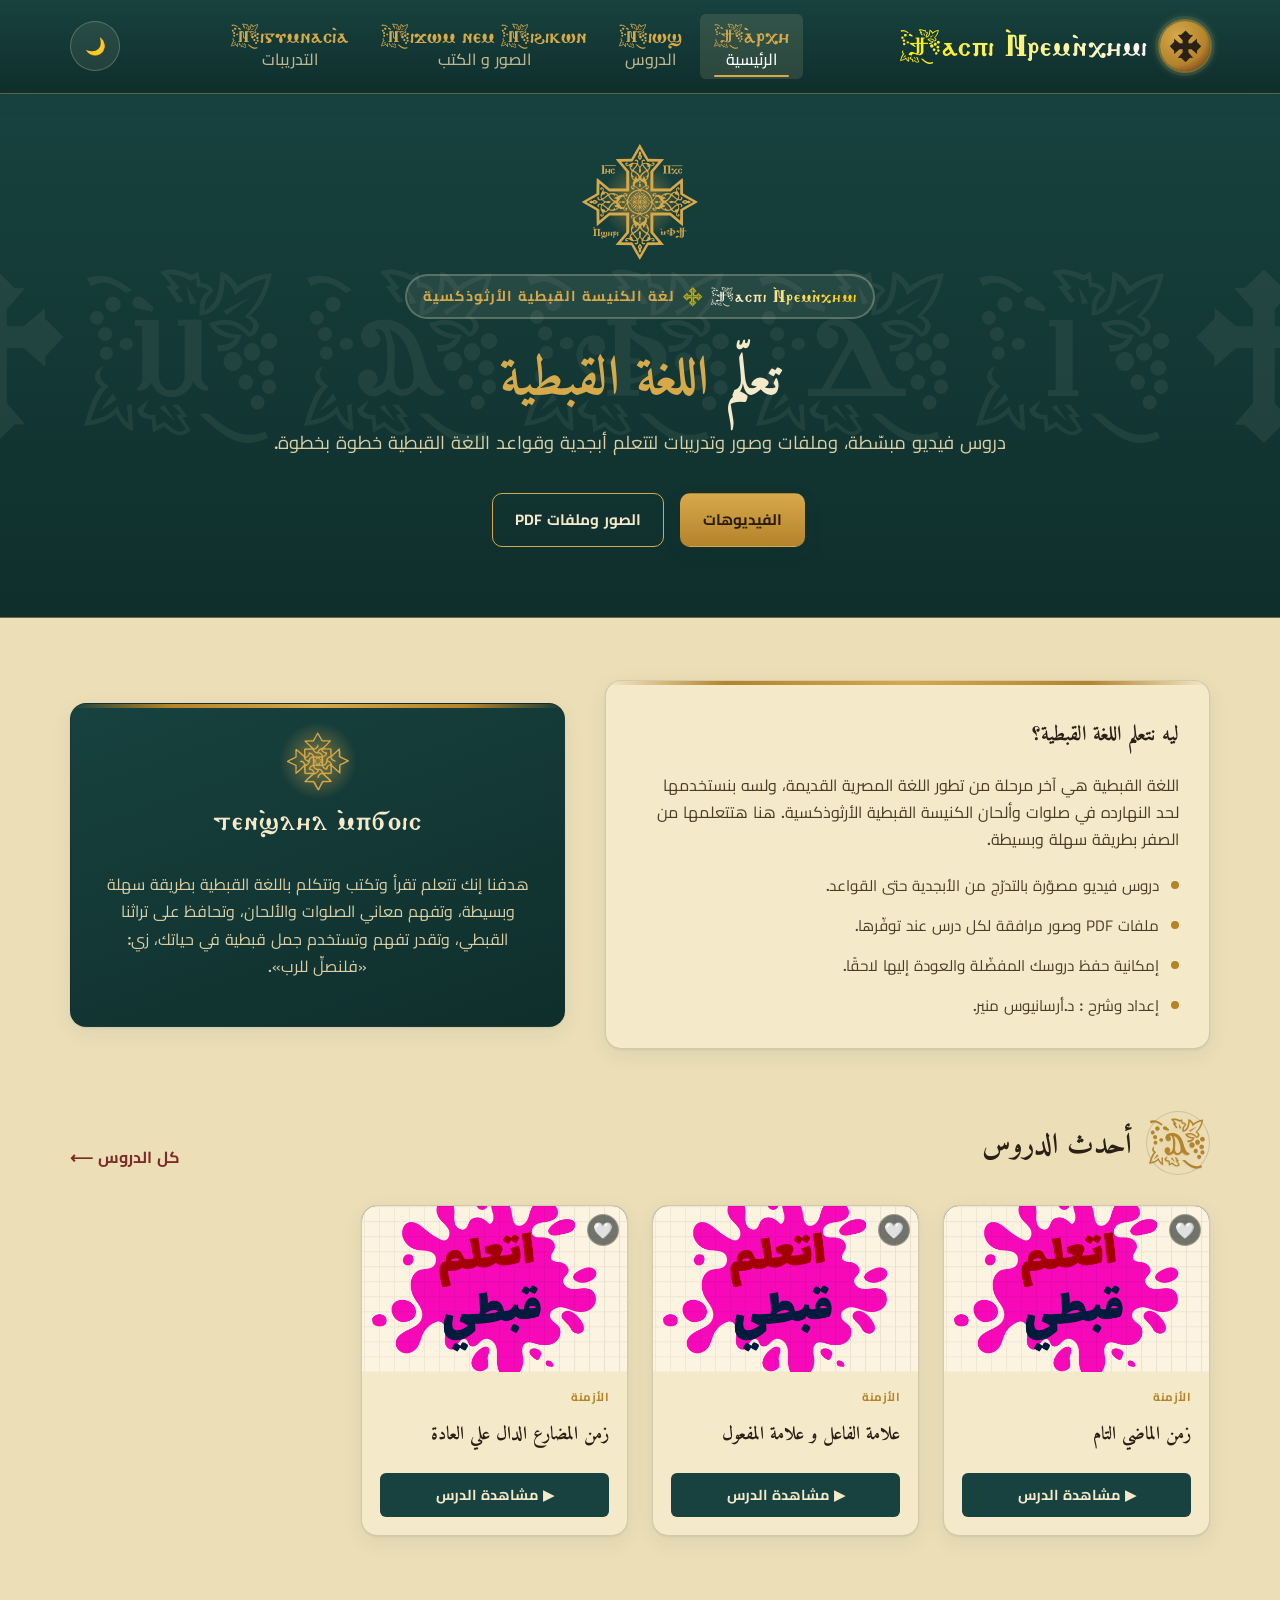
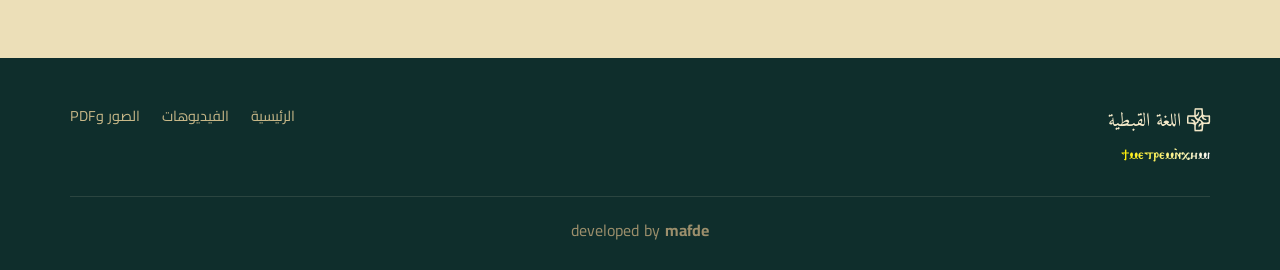
==== index.html @ 37fba194 "Update index.html" ====
<!DOCTYPE html>
<html lang="ar" dir="rtl">
<head>
<meta charset="UTF-8">
<script>(function(){try{var t=localStorage.getItem("coptic-academy-theme");if(!t){t=(window.matchMedia&&window.matchMedia("(prefers-color-scheme: dark)").matches)?"dark":"light";}if(t==="dark")document.documentElement.classList.add("dark");}catch(e){}})();</script>
<meta name="viewport" content="width=device-width, initial-scale=1.0">
<title>Learn Coptic</title>
<link rel="stylesheet" href="css/style.css">
</head>

<body data-page="home">


<header class="site-header">
  <div class="nav-wrap">
    <a class="brand" href="index.html">
      <span class="brand-mark"><span class="cross">ⳉ</span></span>
      <span class="brand-text">  <small class="coptic-cap">Ϯ̣ⲁⲥⲡⲓ Ⲛ̀ⲣⲉⲙⲛ̀ⲭⲏⲙⲓ</small></span>
    </a>
    <nav class="main-nav" id="mainNav">
       <a href="index.html" data-page="home"><span class="nav-cop">Ϯ̣ⲁ̀ⲣⲭⲏ</span><span class="nav-ar">الرئيسية</span></a>
      <a href="videos.html" data-page="videos"><span class="nav-cop">Ⲛ̣ⲓⲱϣ</span><span class="nav-ar">الدروس</span></a>
      <a href="resources.html" data-page="resources"><span class="nav-cop">Ⲛ̣ⲓϫⲱⲙ ⲛⲉⲙ ⲛ̣ⲓϩⲓⲕⲱⲛ</span><span class="nav-ar">الصور و الكتب</span></a>
                  <a href="tamarin-list.html" data-page="tamarin"><span class="nav-cop">Ⲛ̣ⲓⲅⲩⲙⲛⲁⲥⲓ̀ⲁ</span><span class="nav-ar"> التدريبات</span></a>
    </nav>
    <div class="header-actions">
      <button class="icon-btn" id="themeToggle" title="الوضع الليلي" aria-label="تبديل الوضع الليلي">🌙</button>
      <button class="nav-toggle" id="navToggle" aria-label="فتح القائمة">☰</button>
    </div>
  </div>
</header>

<section class="hero">
  <div class="hero-glyphs">ⳈⲘ̣ⲁ̣ⲫ̣Ⲇ̣Ⲓ̣Ⳉ</div>
  <div class="hero-inner">
    <div class="hero-cross">⳩</div>
    <span class="eyebrow"><span class="tag coptic-cap1">Ϯ̣ⲁⲥⲡⲓ Ⲛ̀ⲣⲉⲙⲛ̀ⲭⲏⲙⲓ</span>  <span class="cross1"> ⳹ </span>لغة الكنيسة القبطية الأرثوذكسية</span>
    <h1>تعلّم <span>اللغة القبطية</span><br></h1>
    <p class="lead">دروس فيديو مبسّطة، وملفات وصور وتدريبات لتتعلم أبجدية وقواعد اللغة القبطية خطوة بخطوة.</p>
    <div class="hero-ctas">
      <a class="btn btn-gold" href="videos.html"> الفيديوهات</a>
      <a class="btn btn-outline" href="resources.html" style="color:#F4E9C9;border-color:#D6A94A;"> الصور وملفات PDF</a>
      <br><br>
    </div>
  </div>
</section>

<main>
  <section class="section">
    <div class="container">
      <div class="about-grid">
        <div class="about-card">
          <h3>ليه نتعلم اللغة القبطية؟</h3>
          <p style="color:var(--ink-soft)">اللغة القبطية هي آخر مرحلة من تطور اللغة المصرية القديمة، ولسه بنستخدمها لحد النهارده في صلوات وألحان الكنيسة القبطية الأرثوذكسية. هنا هتتعلمها من الصفر بطريقة سهلة وبسيطة.</p>
          <ul class="feature-list">
            <li><span class="dot"></span> دروس فيديو مصوّرة بالتدرّج من الأبجدية حتى القواعد.</li>
            <li><span class="dot"></span> ملفات PDF وصور مرافقة لكل درس عند توفّرها.</li>
            <li><span class="dot"></span> إمكانية حفظ دروسك المفضّلة والعودة إليها لاحقًا.</li>
            <li><span class="dot"></span> إعداد وشرح : د.أرسانيوس منير.</li>
          </ul>
        </div>
        <div class="about-card" style="background:linear-gradient(160deg, var(--nile), var(--nile-2)); color:#F4E9C9; text-align:center;">
          <div class="hero-cross1" style="margin-bottom:14px">⳾</div>
          <h3 style="color:#F4E9C9; font-family:var(--font-coptic); font-size:1.7rem; font-weight:400; letter-spacing:1px;">ⲧⲉⲛϣ̀ⲗⲏⲗ ⲙ̀ⲡϭⲟⲓⲥ</h3>
<p style="color:#DCCFA3">
  هدفنا إنك تتعلم تقرأ وتكتب وتتكلم باللغة القبطية بطريقة سهلة وبسيطة، وتفهم معاني الصلوات والألحان، وتحافظ على تراثنا القبطي، وتقدر تفهم وتستخدم جمل قبطية في حياتك، زي: «فلنصلِّ للرب».
</p>
        </div>
      </div>
    </div>
  </section>

  <section class="section" style="padding-top:0">
    <div class="container">
      <div class="section-head">
        <div class="illum-title">
          <span class="illum-letter">Ⲁ̣</span>
          <div><h2>أحدث الدروس</h2></div>
        </div>
        <a class="section-link" href="videos.html">كل الدروس ⟵</a>
      </div>
      <div class="card-grid" id="latestLessons"></div>
    </div>
  </section>
</main>

<button class="scroll_up">
    <img src="images/arrow-up.png">
</button>

<footer class="site-footer">
  <div class="container">
    <div class="footer-grid">
      <div class="footer-brand">⁖ اللغة القبطية<br><span class="coptic-cap" style="font-size:.9rem; color:var(--gold-bright);">ϯⲙⲉⲧⲣⲉⲙⲛ̀ⲭⲏⲙⲓ</span></div>
      <nav class="footer-links">
        <a href="index.html">الرئيسية</a>
        <a href="videos.html">الفيديوهات</a>
        <a href="resources.html">الصور وPDF</a>
      </nav>
    </div>
    <div class="footer-note">developed by <strong>mafde</strong></div>
  </div>
</footer>

<script src="js/data.js"></script>
<script src="js/app.js"></script>
<script src="js/function.js"></script>
<script src="js/videos.js"></script>
</body>
</html>
---- css/style.css ----
@import url('https://fonts.googleapis.com/css2?family=Amiri:wght@400;700&family=Cairo:wght@400;500;600;700;800&display=swap');



@font-face{
  font-family: 'CS Ava Veni';
  src: url('../fonts/CS-Ava-Veni.woff2') format('woff2'),
       url('../fonts/CS-Ava-Veni.woff') format('woff'),
       url('../fonts/CS-Ava-Veni.ttf') format('truetype');
  font-weight: 400;
  font-style: normal;
  font-display: swap;
}

:root{
  --papyrus:        #ECDFB8;
  --papyrus-2:       #E2D2A3;
  --card:            #F4E9C9;
  --ink:             #2A2015;
  --ink-soft:        #4B3C28;
  --nile:            #17423F;
  --nile-2:          #0F2E2C;
  --nile-text:       #17423F;
  --gold:            #B4832A;
  --gold-bright:     #D6A94A;
  --oxblood:         #7C2C28;
  --oxblood-2:       #5E1F1C;
  --line:            rgba(42,32,21,.16);

  --radius-s: 6px;
  --radius-m: 10px;
  --radius-l: 16px;

  --shadow-1: 0 1px 2px rgba(23,66,63,.08), 0 6px 20px rgba(23,66,63,.08);
  --shadow-2: 0 4px 10px rgba(23,66,63,.12), 0 14px 34px rgba(23,66,63,.14);

  --font-display: 'CS Ava Veni', 'Amiri', 'Times New Roman', serif;
  --font-body: 'CS Ava Veni', 'Cairo', 'Tahoma', sans-serif;
  --font-coptic: 'CS Ava Veni', 'Amiri', serif;

  --halo: radial-gradient(circle, rgba(214,169,74,.55) 0%, rgba(214,169,74,0) 70%);
  --gold-line: linear-gradient(90deg, transparent, var(--gold) 20%, var(--gold-bright) 50%, var(--gold) 80%, transparent);

  color-scheme: light;
}

html.dark{
  --papyrus:  #12201E;
  --papyrus-2:#0D1917;
  --card:     #172825;
  --ink:      #EAE0C4;
  --ink-soft: #C9BE9E;
  --nile-text:#6FD6C7;
  --gold:     #D6A94A;
  --gold-bright:#EFCB78;
  --oxblood:  #C15850;
  --oxblood-2:#9A413B;
  --line:     rgba(234,224,196,.14);
  color-scheme: dark;
}

*{ box-sizing: border-box; }
html{ scroll-behavior: smooth; }

body{
  margin:0;
  font-family: var(--font-body);
  background: var(--papyrus);
  color: var(--ink);
  direction: rtl;
  text-align: right;
  line-height:1.7;
  transition: background .35s ease, color .35s ease;
  background-image:
    radial-gradient(1200px 600px at 15% -10%, rgba(180,131,42,.07), transparent 60%),
    radial-gradient(900px 500px at 110% 10%, rgba(23,66,63,.06), transparent 55%);
}

img{ max-width:100%; display:block; }
a{ color:inherit; text-decoration:none; }
button{ font-family:inherit; cursor:pointer; }

@media (prefers-reduced-motion: reduce){
  *{ animation-duration:.001ms !important; animation-iteration-count:1 !important; transition-duration:.001ms !important; scroll-behavior:auto !important; }
}

/* ---------- شريط التنقل ---------- */
.site-header{
  position: sticky; top:0; z-index: 40;
  background: linear-gradient(180deg, var(--nile), var(--nile-2));
  color:#F4E9C9;
  box-shadow: var(--shadow-1);
  border-bottom: 1px solid rgba(214,169,74,.35);
}
.coptic-cap{ font-family: var(--font-coptic); font-weight:400; 
background: linear-gradient(to right, #ffee00, #f8f6f6);
-webkit-background-clip: text;
-webkit-text-fill-color: transparent;
}
.nav-wrap{
  max-width:1180px; margin:0 auto; padding: 14px 20px;
  display:flex; align-items:center; justify-content:space-between; gap:16px;
}
.brand{ display:flex; align-items:center; gap:12px; font-family:var(--font-display); }
.brand-mark{
  position:relative; width:50px; height:50px; border-radius:50%;
  background: radial-gradient(circle at 35% 30%, var(--gold-bright), var(--gold) 60%, var(--oxblood-2) 100%);
  display:flex; align-items:center; justify-content:center;
  font-size:25px; color:#2A2015; font-weight:700; flex:none;
  box-shadow: 0 0 0 2px rgba(253, 190, 0, 0.3), 0 0 0 5px rgba(244,233,201,.08);
}
.brand-mark::before{
  content:""; position:absolute; inset:-10px; border-radius:50%;
  background: var(--halo); z-index:-1; opacity:.9;
}
.brand-mark .cross{ position:relative;  top:1px; }
.brand-text{ font-size: 1.5rem; font-weight:700; letter-spacing:.3px; }
.brand-text small{
  display:block; font-family: var(--font-body); font-size:1.8rem; font-weight:300; 
  opacity:1; letter-spacing:.6px; color: var(--gold-bright);
}

.main-nav{ display:flex; 
  align-items:center;
  text-align: center;
  justify-content: center;
  gap:4px; }
.main-nav a{
  padding:8px 14px; border-radius: var(--radius-s);
  font-size:.95rem; font-weight:600; color:#EAD9A8;
  position:relative; transition: background .2s, color .2s;
  display:flex; flex-direction:column; align-items:center; 
  gap:1px; line-height:1.3;
}
.main-nav a .nav-cop{ font-family: var(--font-coptic); font-size:1.3rem; color: var(--gold-bright); font-weight:400; }
.main-nav a .nav-ar{ font-size:1rem; font-weight:500; opacity:.8; }
.main-nav a:hover, .main-nav a.active{ background: rgba(245, 224, 163, 0.12); color:#fff; }
.main-nav a.active .nav-ar{ opacity:1; }
.main-nav a.active::after{
  content:""; position:absolute; right:14px; left:14px; bottom:2px; height:2px;
  background: var(--gold-bright); border-radius:2px;
}

.header-actions{ display:flex; align-items:center; gap:8px; }
.icon-btn{
  width:50px; height:50px; border-radius:50%;
  border:1px solid rgba(244,233,201,.25); background: rgba(244,233,201,.08);
  color:#F4E9C9; display:flex; align-items:center; justify-content:center;
  font-size:1.05rem; transition: transform .2s, background .2s;
}
.icon-btn:hover{ background: rgba(244,233,201,.2); transform: translateY(-1px); }

.nav-toggle{ display:none; }

/* ---------- الأزرار ---------- */
.btn{
  display:inline-flex; align-items:center; gap:8px;
  padding: 12px 22px; border-radius: var(--radius-m);
  font-weight:700; font-size:.95rem; border: 1px solid transparent;
  transition: transform .18s ease, box-shadow .18s ease, background .18s ease;
}
.btn:hover{ transform: translateY(-2px); }
.btn-gold{ background: linear-gradient(180deg, var(--gold-bright), var(--gold)); color:#2A1B0B; box-shadow: var(--shadow-1); }
.btn-gold:hover{ box-shadow: var(--shadow-2); }
.btn-outline{ background: transparent; border-color: var(--gold); color: var(--ink); }
.btn-outline:hover{ background: rgba(180,131,42,.1); }
.btn-oxblood{ background: linear-gradient(180deg, var(--oxblood), var(--oxblood-2)); color:#F4E9C9; }

/* ---------- هيرو الصفحة الرئيسية ---------- */
.hero{
  position:relative; overflow:hidden;
  padding: 84px 20px 70px;
  text-align:center;
  background: linear-gradient(180deg, var(--nile) 0%, var(--nile-2) 100%);
  color:#F4E9C9;
  border-bottom: 1px solid rgba(214,169,74,.4);
}
.hero-cross{
  position:relative; width:46px; height:46px; margin: 0 auto 50px;
  display:flex; align-items:center; justify-content:center;
  font-family: var(--font-display); font-size: 6rem; color: var(--gold-bright);
}
.hero-cross::before{
  content:""; position:absolute; inset:-16px; border-radius:50%;
  background: var(--halo);
}
.hero-cross1{
  position:relative; width:46px; height:46px; margin: 0 auto 50px;
  display:flex; align-items:center; justify-content:center;
  font-family: var(--font-display); font-size: 3rem; color: var(--gold-bright);
}
.hero-cross1::before{
  content:""; position:absolute; inset:-16px; border-radius:50%;
  background: var(--halo);
}
.hero-glyphs{
  position:absolute; inset:0; z-index:0; overflow:hidden;
  font-family: var(--font-coptic);
  font-size: 9rem; font-weight:400; color: rgba(244,233,201,.07);
  white-space:nowrap; 
  justify-content: center;  
  align-items: center; 
  display:flex; align-items:center;
  text-align: center;
  letter-spacing: 20px;
  pointer-events:none;
}
.hero-inner{ position:relative; z-index:1; max-width: 780px; margin:0 auto; }
.eyebrow{
  display:inline-flex; align-items:center; gap:8px;
  font-size:.9rem; font-weight:700; letter-spacing:1px;
  color: var(--gold-bright); background: rgba(244,233,201,.08);
  padding:7px 16px; border-radius: 999px; border:2px solid rgba(244,233,201,.25);
  margin-bottom: 22px;
    white-space: nowrap;

}

.coptic-cap1{ font-family: var(--font-coptic); font-weight:400; 
background: linear-gradient(to right, #f8f6f6, #ffcc00);
-webkit-background-clip: text;
-webkit-text-fill-color: transparent;
 font-size:1rem;
}

.cross1{
  color:gold;
  font-weight:200;
  font-size:1rem ;
}

.hero h1{
  font-family: var(--font-display); font-size: clamp(2.1rem, 5vw, 3.4rem);
  margin: 0 0 16px; font-weight:700; line-height:1.3;
}
.hero h1 span{ color: var(--gold-bright); }
.hero p.lead{ font-size: 1.15rem; color:#DCCFA3; margin: 0 0 34px; }
.hero-ctas{ display:flex; gap:16px; justify-content:center; flex-wrap:wrap; }

/* ---------- الحاوية العامة ---------- */
.container{ max-width:1180px; margin: 0 auto; padding: 0 20px; }
.section{ padding: 62px 0; }
.section-head{ display:flex; align-items:flex-end; justify-content:space-between; gap:20px; margin-bottom: 30px; flex-wrap:wrap; }

.illum-title{ display:flex; align-items:center; gap:14px; }
.illum-letter{
  position:relative; display:flex; align-items:center; justify-content:center;
  width:64px; height:64px; flex:none;
  font-family: var(--font-coptic); font-size: 2.6rem; line-height:1;
  color: var(--gold); font-weight:400;
  text-shadow: 0 1px 0 rgba(0,0,0,.08);
}
.illum-letter::before{
  content:""; position:absolute; inset:0; border-radius:50%;
  border: 1px solid var(--line);
  background: radial-gradient(circle, rgba(214,169,74,.16) 0%, transparent 72%);
  z-index:-1;
}
.illum-title h2{ margin:0; font-family: var(--font-display); font-size: 1.8rem; color: var(--ink); }
.illum-title p{ margin:2px 0 0; color: var(--ink-soft); font-size:.92rem; }

.section-link{ font-weight:700; color: var(--oxblood); border-bottom: 2px solid transparent; padding-bottom:2px; }
.section-link:hover{ border-color: var(--oxblood); }

/* ---------- عن الموقع ---------- */
.about-grid{ display:grid; grid-template-columns: 1.1fr .9fr; gap: 40px; align-items:center; }
.about-card{
  position:relative; background: var(--card); border:1px solid var(--line); border-radius: var(--radius-l);
  padding: 34px 30px 30px; box-shadow: var(--shadow-1); overflow:hidden;
}
.about-card::before{
  content:""; position:absolute; top:0; left:0; right:0; height:4px;
  background: var(--gold-line);
}
.about-card h3{ font-family:var(--font-display); font-size:1.3rem; margin-top:0; }
.feature-list{ list-style:none; margin:20px 0 0; padding:0; display:grid; gap:14px; }
.feature-list li{ display:flex; align-items:flex-start; gap:12px; font-size:.95rem; color: var(--ink-soft); }
.feature-list li .dot{
  flex:none; width:8px; height:8px; margin-top:8px; border-radius:50%;
  background: var(--gold);
}

/* ---------- بطاقات الدروس ---------- */
.card-grid{ display:grid; grid-template-columns: repeat(auto-fill, minmax(240px, 1fr)); gap: 24px; }
.lesson-card{
  background: var(--card); border-radius: var(--radius-l); overflow:hidden;
  border:1px solid var(--line); box-shadow: var(--shadow-1);
  transition: transform .22s ease, box-shadow .22s ease, border-color .22s ease;
  display:flex; flex-direction:column;
}
.lesson-card:hover{ transform: translateY(-5px); box-shadow: var(--shadow-2); border-color: var(--gold); }
.thumb-wrap{
  position:relative; aspect-ratio: 16/10; background: linear-gradient(135deg, var(--nile), var(--nile-2));
  overflow:hidden; box-shadow: inset 0 0 0 1px rgba(214,169,74,.5);
}
.thumb-wrap img{ width:100%; height:100%; object-fit:cover; }
.thumb-glyph{
  position:absolute; inset:0; display:flex; align-items:center; justify-content:center;
  font-family: var(--font-coptic); font-size: 3.6rem; color: rgba(244,233,201,.35);
}
.duration-badge{
  position:absolute; bottom:8px; left:8px; background: rgba(23,32,30,.75); color:#F4E9C9;
  font-size:.72rem; font-weight:700; padding:3px 8px; border-radius: 6px; letter-spacing:.4px;
}
.fav-btn{
  position:absolute; top:8px; right:8px; width:32px; height:32px; border-radius:50%;
  background: rgba(23,32,30,.6); border:1px solid rgba(244,233,201,.35); color:#F4E9C9;
  display:flex; align-items:center; justify-content:center; font-size:1rem; transition: background .2s, transform .2s;
}
.fav-btn:hover{ transform: scale(1.08); }
.fav-btn.active{ background: var(--oxblood); color:#fff; }

.lesson-body{ padding: 16px 18px 18px; display:flex; flex-direction:column; gap:10px; flex:1; }
.lesson-num{ font-size:.72rem; font-weight:700; color: var(--gold); letter-spacing:.5px; }
.lesson-title{ font-family: var(--font-display); font-size:1.15rem; margin:0; color: var(--ink); }
.lesson-desc{ font-size:.85rem; color: var(--ink-soft); margin:0; flex:1; }
.lesson-meta{ display:flex; align-items:center; gap:10px; font-size:.78rem; color: var(--ink-soft); }
.watch-btn{
  margin-top:4px; display:flex; align-items:center; justify-content:center; gap:8px;
  padding:10px; border-radius: var(--radius-s); background: var(--nile); color:#F4E9C9;
  font-weight:700; font-size:.9rem; transition: background .2s;
}
.watch-btn:hover{ background: var(--nile-2); }

/* ---------- البحث ---------- */
.search-bar{
  display:flex; align-items:center; gap:10px; background: var(--card);
  width: 100%;
  border:1px solid var(--line); border-radius: var(--radius-m); padding: 4px 6px 4px 16px;
   box-shadow: var(--shadow-1);
      transition: all .3s ease;
}

.search-bar:hover{
    border-color: #DCCFA3;
}

.search-bar:focus-within{
    border-color: #ffc400;
    box-shadow: 0 0 0 4px rgba(255, 225, 126, 0.15);
}

.search-bar input{
  flex:1; border:0; background:transparent; padding:12px 4px; font-family:inherit;
  font-size:.95rem; color: var(--ink); outline:none;
}
.search-bar .search-icon{ color: var(--gold); font-size:1.1rem; }

.filter-row{ display:flex; flex-wrap:wrap; gap:10px; margin: 22px 0 30px; }
.chip{
  padding:8px 16px; border-radius:999px; border:1px solid var(--line); background: var(--card);
  font-size:.85rem; font-weight:600; color: var(--ink-soft); transition: all .2s;
}
.chip.active, .chip:hover{ background: var(--nile); color:#F4E9C9; border-color: var(--nile); }

.empty-state{
  text-align:center; padding: 60px 20px; color: var(--ink-soft);
}
.empty-state .glyph{ font-family:var(--font-display); font-size:3rem; color: var(--gold); }
.empty-state h3{ font-family: var(--font-display); color: var(--ink); margin:10px 0 6px; }

/* ---------- صفحة الدرس ---------- */
.back-link{ display:inline-flex; align-items:center; gap:8px; font-weight:700; color: var(--oxblood); margin: 26px 0 8px; }
.back-link:hover{ text-decoration: underline; }

.lesson-hero{ padding-top: 10px; }
.lesson-hero .lesson-num{ font-size:.85rem; }
.lesson-hero h1{ font-family: var(--font-display); font-size: clamp(1.7rem, 3.6vw, 2.5rem); margin: 6px 0 18px; color: var(--ink); }

.video-frame{
  position:relative; width:100%; aspect-ratio:16/9; background: var(--nile-2);
  border-radius: var(--radius-l); overflow:hidden; box-shadow: var(--shadow-2);
  display:flex; align-items:center; justify-content:center; color:#DCCFA3;
}
.video-frame video{ width:100%; height:100%; object-fit:contain; background:#000; }
.video-actions{ display:flex; justify-content:flex-end; margin-top:14px; }
.video-placeholder{ text-align:center; padding:20px; }
.video-placeholder .glyph{ font-family:var(--font-display); font-size:3rem; color: var(--gold-bright); }

.divider-braid{
  position:relative; height:1px; margin: 56px 0;
  background: var(--gold-line);
}
.divider-braid::after{
  content:"✝"; position:absolute; top:50%; right:50%; transform: translate(50%,-50%);
  width:34px; height:34px; border-radius:50%;
  background: var(--card);
  border: 1px solid var(--gold);
  color: var(--gold);
  font-size:.95rem; display:flex; align-items:center; justify-content:center;
  box-shadow: 0 0 0 4px var(--papyrus);
}

.lesson-explain{ max-width: 760px; }
.lesson-explain p{ color: var(--ink-soft); font-size:1.02rem; }

.resource-block{ margin-top: 20px; }
.pdf-list{ display:grid; gap:12px; margin-top:16px; }
.pdf-item{
  display:flex; align-items:center; gap:14px; padding:14px 16px;
  background: var(--card); border:1px solid var(--line); border-radius: var(--radius-m);
  transition: border-color .2s, transform .2s;
}
.pdf-item:hover{ border-color: var(--gold); transform: translateX(-3px); }
html[dir="rtl"] .pdf-item:hover{ transform: translateX(3px); }
.pdf-icon{
  width:42px; height:42px; border-radius: var(--radius-s); background: var(--oxblood); color:#F4E9C9;
  display:flex; align-items:center; justify-content:center; font-size:1.2rem; flex:none;
}
.pdf-info{ flex:1; min-width:0; }
.pdf-info strong{ display:block; font-size:.95rem; }
.pdf-info span{ font-size:.78rem; color: var(--ink-soft); }
.pdf-dl{ font-weight:700; color: var(--nile-text); font-size:.85rem; white-space:nowrap; }

.gallery-grid{ display:grid; grid-template-columns: repeat(auto-fill, minmax(150px,1fr)); gap:14px; margin-top:16px; }
.gallery-grid img{
  width:100%; aspect-ratio:1; object-fit:cover; border-radius: var(--radius-m);
  border:1px solid var(--line); cursor:zoom-in; transition: transform .2s, box-shadow .2s;
}
.gallery-grid img:hover{ transform: scale(1.03); box-shadow: var(--shadow-2); }

.lesson-pager{
  display:flex; justify-content:space-between; gap:16px; margin: 50px 0 20px; flex-wrap:wrap;
}
.pager-btn{
  flex:1; min-width:200px; display:flex; align-items:center; gap:12px; padding:16px 18px;
  background: var(--card); border:1px solid var(--line); border-radius: var(--radius-m);
  transition: border-color .2s, transform .2s;
}
.pager-btn:hover{ border-color: var(--gold); transform: translateY(-2px); }
.pager-btn .lbl{ font-size:.72rem; color: var(--ink-soft); font-weight:700; }
.pager-btn .ttl{ font-family: var(--font-display); font-size:1rem; }
.pager-btn.next{ text-align:left; justify-content:flex-end; }
.pager-btn.disabled{ opacity:.35; pointer-events:none; }

/* ---------- Lightbox ---------- */
.lightbox{
  position:fixed; inset:0; background: rgba(15,22,20,.92); z-index:100;
  display:none; align-items:center; justify-content:center; padding: 40px 20px;
}
.lightbox.open{ display:flex; }
.lightbox img{ max-width: min(900px, 92vw); max-height: 80vh; border-radius: var(--radius-m); box-shadow: 0 20px 60px rgba(0,0,0,.5); }
.lightbox-close, .lightbox-dl{
  position:absolute; top:20px; width:42px; height:42px; border-radius:50%;
  background: rgba(244,233,201,.12); border:1px solid rgba(244,233,201,.3); color:#F4E9C9;
  display:flex; align-items:center; justify-content:center; font-size:1.1rem;
}
.lightbox-close{ left:20px; }
.lightbox-dl{ left:74px; }

/* ---------- صفحة المصادر ---------- */
.res-tabs{ display:flex; gap:10px; margin-bottom: 30px; }
.res-tab{
  padding:10px 22px; border-radius: var(--radius-m); font-weight:700; font-size:.95rem;
  background: var(--card); border:1px solid var(--line); color: var(--ink-soft);
}
.res-tab.active{ background: var(--nile); color:#F4E9C9; border-color: var(--nile); }

.book-grid{ display:grid; grid-template-columns: repeat(auto-fill, minmax(220px,1fr)); gap:22px; }
.book-card{
  position:relative; background: var(--card); border:1px solid var(--line); border-radius: var(--radius-l);
  padding: 26px 22px 22px; text-align:center; box-shadow: var(--shadow-1); transition: transform .2s, box-shadow .2s;
  overflow:hidden;
}
.book-card::before{
  content:""; position:absolute; top:0; left:0; right:0; height:3px;
  background: var(--gold-line);
}
.book-card:hover{ transform: translateY(-4px); box-shadow: var(--shadow-2); }
.book-cover{
  width:74px; height:96px; margin: 0 auto 16px; border-radius: 4px 10px 10px 4px;
  background: linear-gradient(160deg, var(--oxblood), var(--oxblood-2));
  display:flex; align-items:center; justify-content:center; color: var(--gold-bright);
  font-size:1.6rem; box-shadow: 3px 3px 0 rgba(0,0,0,.08);
}
.book-card h3{ font-family: var(--font-display); font-size:1.05rem; margin: 0 0 4px; }
.book-card p{ font-size:.82rem; color: var(--ink-soft); margin:0 0 16px; }

/* ---------- تذييل ---------- */
.site-footer{ background: var(--nile-2); color:#DCCFA3; padding: 46px 0 26px; margin-top: 60px; }
.footer-grid{ display:flex; justify-content:space-between; gap:30px; flex-wrap:wrap; }
.footer-brand{ font-family:var(--font-display); font-size:1.2rem; color:#F4E9C9; }
.footer-links{ display:flex; gap:22px; flex-wrap:wrap; }
.footer-links a{ font-size:.9rem; color:#C8B888; }
.footer-links a:hover{ color:#F4E9C9; }
.footer-note{ margin-top: 26px; padding-top:20px; border-top:1px solid rgba(244,233,201,.12); font-size:1rem; color:#9C8F6C; text-align:center; }

/* ---------- استجابة الهاتف ---------- */
@media (max-width: 860px){


.eyebrow{
  font-size:.7rem; 
  transform: translateX(6px);
}

.coptic-cap1{ 
 font-size:1rem;
}

  .brand-text small{
  display:block; font-family: var(--font-body); font-size:1.3rem; font-weight:300; 
  opacity:1; letter-spacing:.6px; color: var(--gold-bright);
}
  .about-grid{ grid-template-columns: 1fr; }
  .nav-toggle{
    font-size: large;
    display:flex; width:50px; height:50px; align-items:center; justify-content:center;
    border-radius:20px; border:2px solid rgba(244,233,201,.25); background: rgba(244,233,201,.08); color:#f5e6b8;
  transition: .5s;
  }
  .main-nav{
    position:absolute; top:100%; right:0; left:0; background: var(--nile-2);
    flex-direction:column; align-items:stretch; 
    padding: 10px 16px; gap:2px;
    box-shadow: var(--shadow-2); display:none;
  }
  .main-nav.open{ display:flex;  }

.nav-toggle:hover,
.nav-toggle:focus-visible {
  color: #ffbf00;
  transform: translateY(-2px);
}

  .main-nav a{
    padding:12px 14px; flex-direction:row; justify-content:flex-start; gap:8px;
  }
  .main-nav a .nav-cop{ font-size:1.2rem; }
  .main-nav a .nav-ar{ font-size:1rem; opacity:.9; }
  .hero{ padding: 60px 16px 50px; }
  .hero-glyphs{ font-size:6rem; }
  .lesson-pager{ flex-direction:column; }
  .pager-btn.next{ justify-content:flex-start; text-align:right; }
}
.gallery-grid{
    display:grid;
    grid-template-columns:repeat(auto-fill,minmax(180px,1fr));
    gap:14px;
}

.gallery-item{
    border:1px solid var(--line);
    border-radius:var(--radius-m);
    overflow:hidden;
    background:var(--card);
}

.gallery-item img{
    width:100%;
    aspect-ratio:1;
    object-fit:cover;
}

.gallery-title{
    padding:10px;
    text-align:center;
    font-weight:700;
}





                /*--------------------------- scroll_up  ----------------------- */
.scroll_up{
    display: none;
    border: none;
    cursor: pointer;
    z-index: 9999;
    font-size: 20px;
position: fixed;
left: 0%;
bottom: 0%;
padding: 10px;
margin: 30px;
border-radius: 30%;
background-color:#cfb700;
box-shadow: 2px 2px 10px rgba(0,0,0,0.2);
transition: .5s;
}
.scroll_up img{
    width: 20px;
    height: 25px;
}
.scroll_up:hover{
      background: #edf034;
          transform: translateY(-5px);

}

.video-frame {
    width: 100%;
    margin: 20px 0;
}

.video-frame iframe,
.video-frame video {
    width: 100%;
    aspect-ratio: 16 / 9;
    height: auto;
    display: block;
    border: none;
    border-radius: 20px;
}
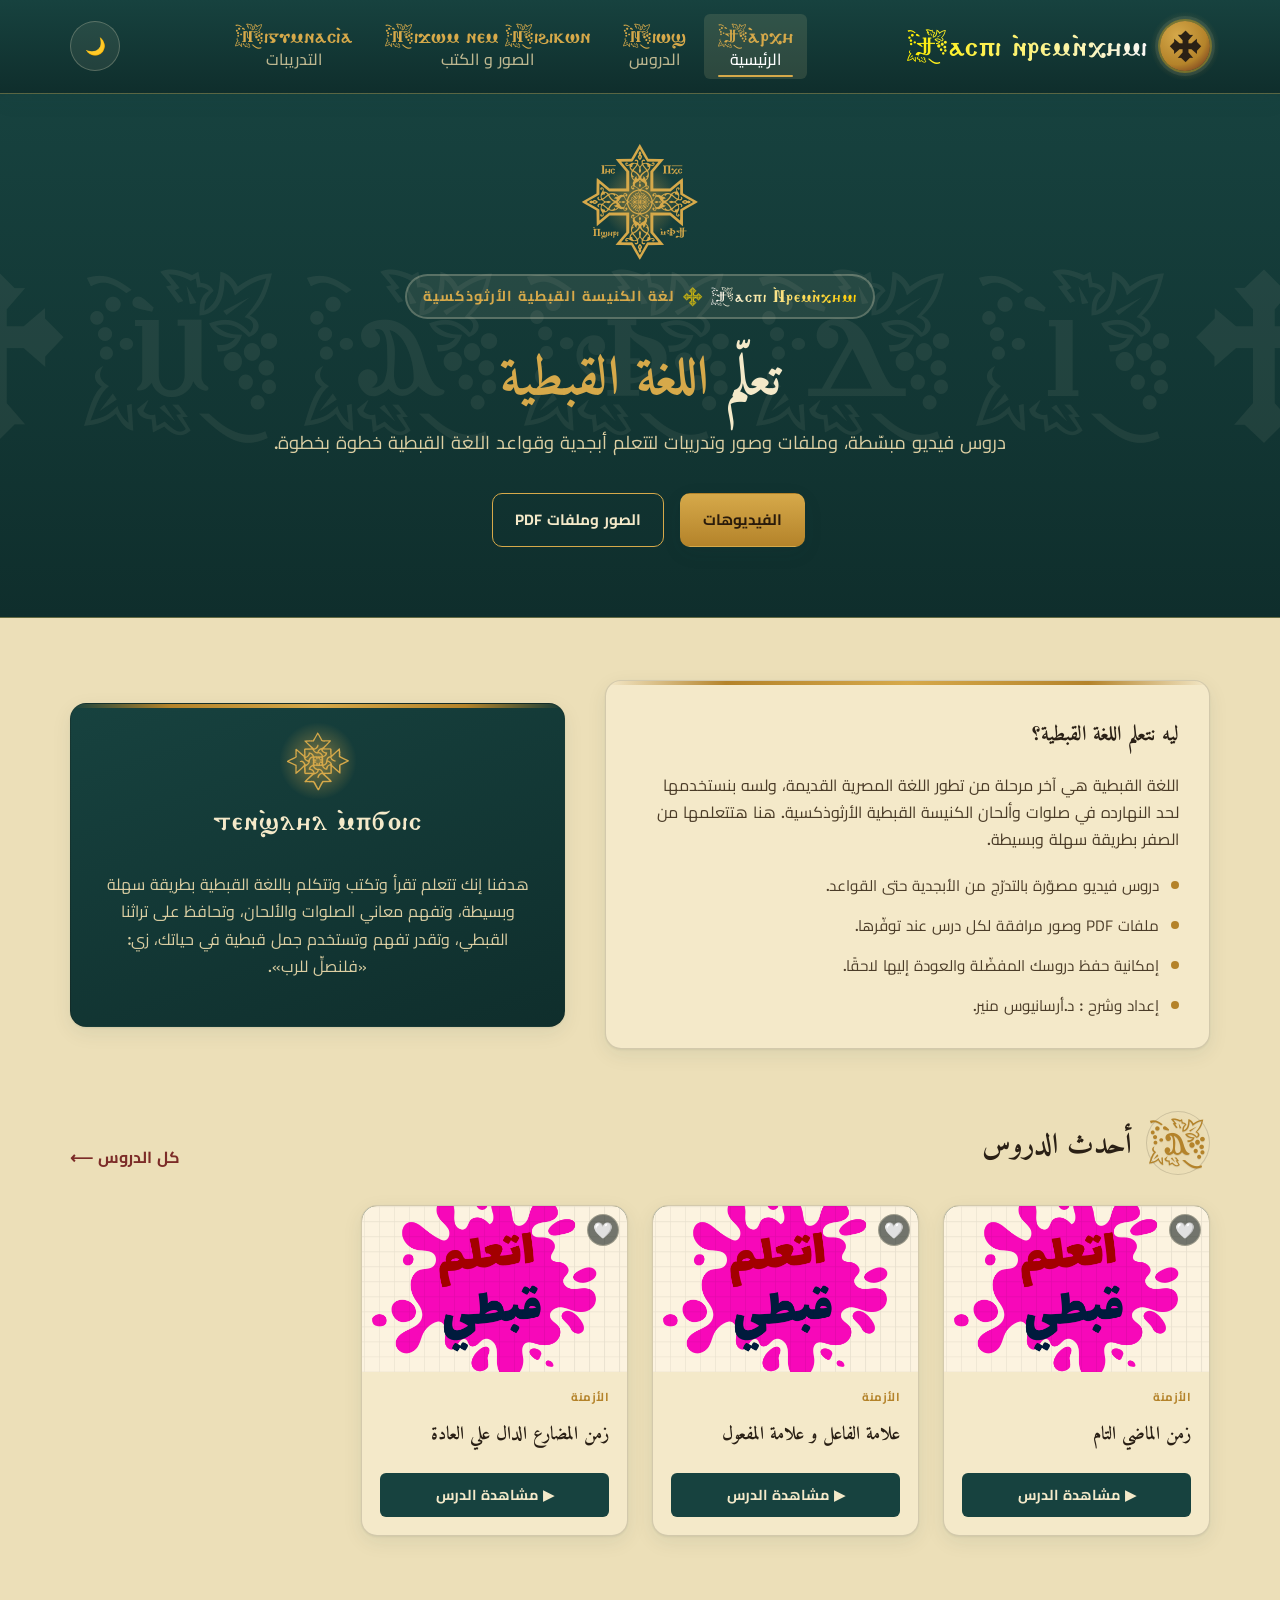
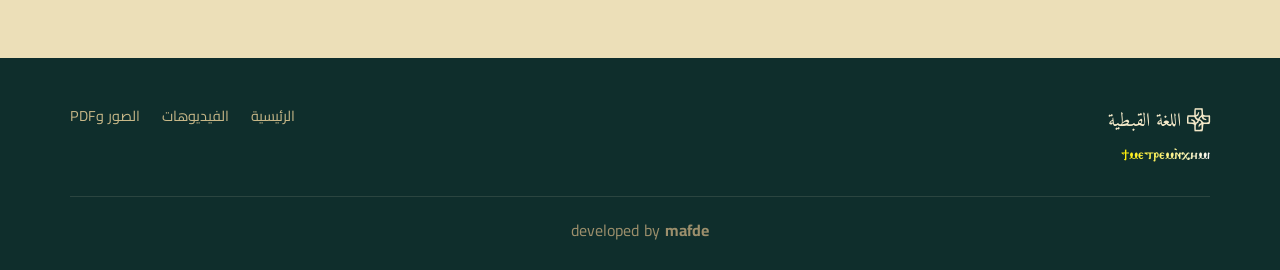
==== commit 15097ddc: "Update index.html" ====
--- a/index.html
+++ b/index.html
@@ -16,7 +16,7 @@
   <div class="nav-wrap">
     <a class="brand" href="index.html">
       <span class="brand-mark"><span class="cross">ⳉ</span></span>
-      <span class="brand-text">  <small class="coptic-cap">Ϯ̣ⲁⲥⲡⲓ Ⲛ̀ⲣⲉⲙⲛ̀ⲭⲏⲙⲓ</small></span>
+      <span class="brand-text">  <small class="coptic-cap">Ϯ̣ⲁⲥⲡⲓ ⲛ̀ⲣⲉⲙⲛ̀ⲭⲏⲙⲓ</small></span>
     </a>
     <nav class="main-nav" id="mainNav">
        <a href="index.html" data-page="home"><span class="nav-cop">Ϯ̣ⲁ̀ⲣⲭⲏ</span><span class="nav-ar">الرئيسية</span></a>
--- a/css/style.css
+++ b/css/style.css
@@ -486,6 +486,30 @@
 .footer-links a{ font-size:.9rem; color:#C8B888; }
 .footer-links a:hover{ color:#F4E9C9; }
 .footer-note{ margin-top: 26px; padding-top:20px; border-top:1px solid rgba(244,233,201,.12); font-size:1rem; color:#9C8F6C; text-align:center; }
+
+
+
+
+.exercise-list{ display:grid; gap:16px; margin-top: 26px; }
+
+.exercise-card{
+  display:flex; align-items:center; gap:16px; padding: 20px 22px;
+  background: var(--card); border:1px solid var(--line); border-radius: var(--radius-l);
+  box-shadow: var(--shadow-1); transition: transform .2s, box-shadow .2s, border-color .2s;
+}
+.exercise-card:hover{ transform: translateY(-3px); box-shadow: var(--shadow-2); border-color: var(--gold); }
+
+.exercise-num{
+  flex:none; width:46px; height:46px; border-radius:50%;
+  background: radial-gradient(circle at 35% 30%, var(--gold-bright), var(--gold) 70%);
+  color:#2A2015; font-weight:800; font-size:1.1rem;
+  display:flex; align-items:center; justify-content:center;
+}
+.exercise-info{ flex:1; min-width:0; }
+.exercise-info h3{ font-family: var(--font-display); margin:0 0 4px; font-size:1.15rem; }
+.exercise-info p{ margin:0; font-size:.88rem; color: var(--ink-soft); }
+.exercise-go{ flex:none; font-weight:700; color: var(--gold); font-size:1.3rem; }
+
 
 /* ---------- استجابة الهاتف ---------- */
 @media (max-width: 860px){
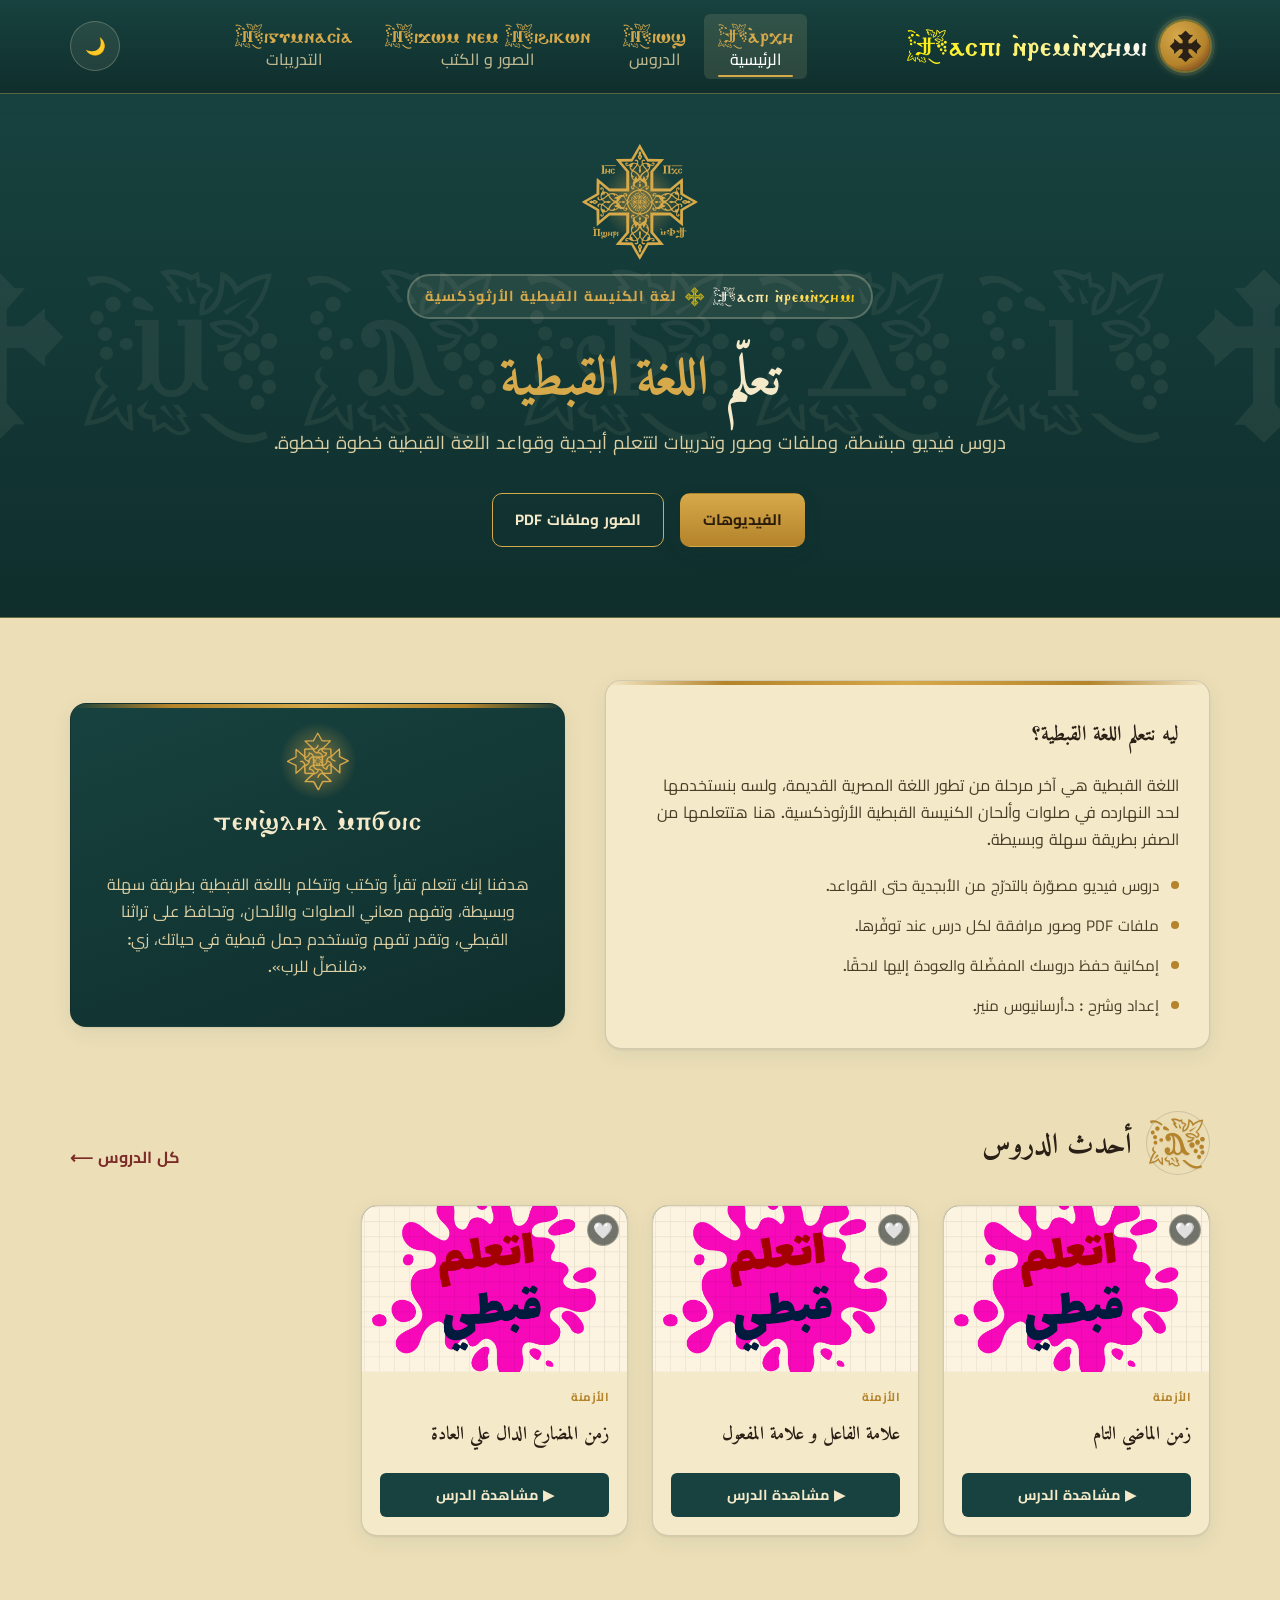
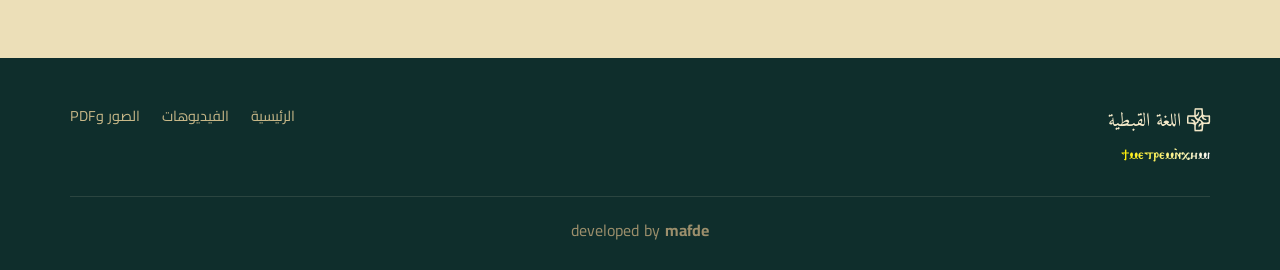
==== commit efdd5a3a: "Update index.html" ====
--- a/index.html
+++ b/index.html
@@ -35,7 +35,7 @@
   <div class="hero-glyphs">ⳈⲘ̣ⲁ̣ⲫ̣Ⲇ̣Ⲓ̣Ⳉ</div>
   <div class="hero-inner">
     <div class="hero-cross">⳩</div>
-    <span class="eyebrow"><span class="tag coptic-cap1">Ϯ̣ⲁⲥⲡⲓ Ⲛ̀ⲣⲉⲙⲛ̀ⲭⲏⲙⲓ</span>  <span class="cross1"> ⳹ </span>لغة الكنيسة القبطية الأرثوذكسية</span>
+    <span class="eyebrow"><span class="tag coptic-cap1">Ϯ̣ⲁⲥⲡⲓ ⲛ̀ⲣⲉⲙⲛ̀ⲭⲏⲙⲓ</span>  <span class="cross1"> ⳹ </span>لغة الكنيسة القبطية الأرثوذكسية</span>
     <h1>تعلّم <span>اللغة القبطية</span><br></h1>
     <p class="lead">دروس فيديو مبسّطة، وملفات وصور وتدريبات لتتعلم أبجدية وقواعد اللغة القبطية خطوة بخطوة.</p>
     <div class="hero-ctas">
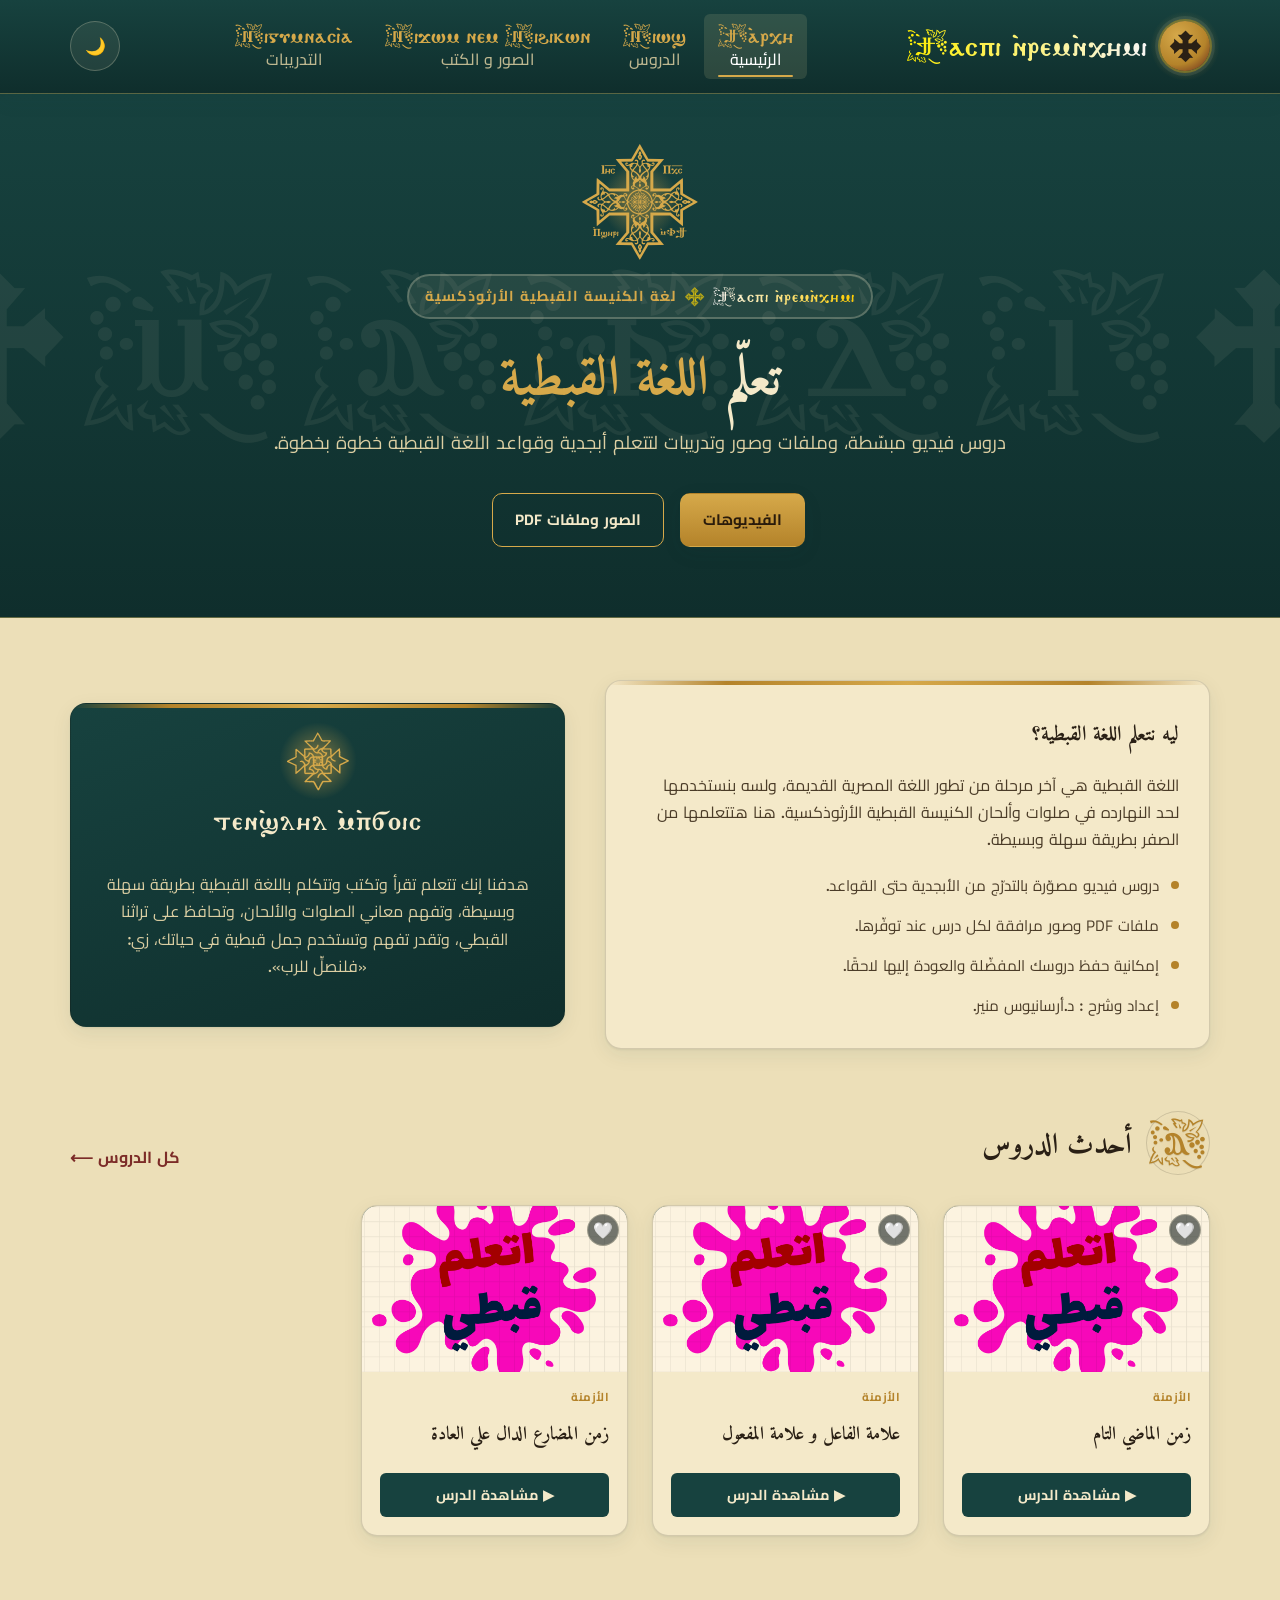
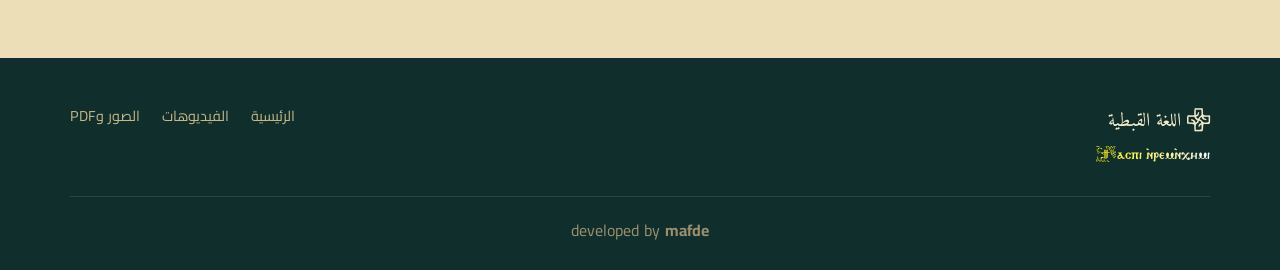
==== commit 49a0efb2: "Update index.html" ====
--- a/index.html
+++ b/index.html
@@ -62,7 +62,7 @@
         </div>
         <div class="about-card" style="background:linear-gradient(160deg, var(--nile), var(--nile-2)); color:#F4E9C9; text-align:center;">
           <div class="hero-cross1" style="margin-bottom:14px">⳾</div>
-          <h3 style="color:#F4E9C9; font-family:var(--font-coptic); font-size:1.7rem; font-weight:400; letter-spacing:1px;">ⲧⲉⲛϣ̀ⲗⲏⲗ ⲙ̀ⲡϭⲟⲓⲥ</h3>
+          <h3 style="color:#F4E9C9; font-family:var(--font-coptic); font-size:1.7rem; font-weight:400; letter-spacing:1px;">ⲧⲉⲛϣ̀ⲗⲏⲗ ⲙ̀ⲡ̀ϭⲟⲓⲥ</h3>
 <p style="color:#DCCFA3">
   هدفنا إنك تتعلم تقرأ وتكتب وتتكلم باللغة القبطية بطريقة سهلة وبسيطة، وتفهم معاني الصلوات والألحان، وتحافظ على تراثنا القبطي، وتقدر تفهم وتستخدم جمل قبطية في حياتك، زي: «فلنصلِّ للرب».
 </p>
@@ -92,7 +92,7 @@
 <footer class="site-footer">
   <div class="container">
     <div class="footer-grid">
-      <div class="footer-brand">⁖ اللغة القبطية<br><span class="coptic-cap" style="font-size:.9rem; color:var(--gold-bright);">ϯⲙⲉⲧⲣⲉⲙⲛ̀ⲭⲏⲙⲓ</span></div>
+      <div class="footer-brand">⁖ اللغة القبطية<br><span class="coptic-cap" style="font-size:.9rem; color:var(--gold-bright);">Ϯ̣ⲁⲥⲡⲓ ⲛ̀ⲣⲉⲙⲛ̀ⲭⲏⲙⲓ</span></div>
       <nav class="footer-links">
         <a href="index.html">الرئيسية</a>
         <a href="videos.html">الفيديوهات</a>
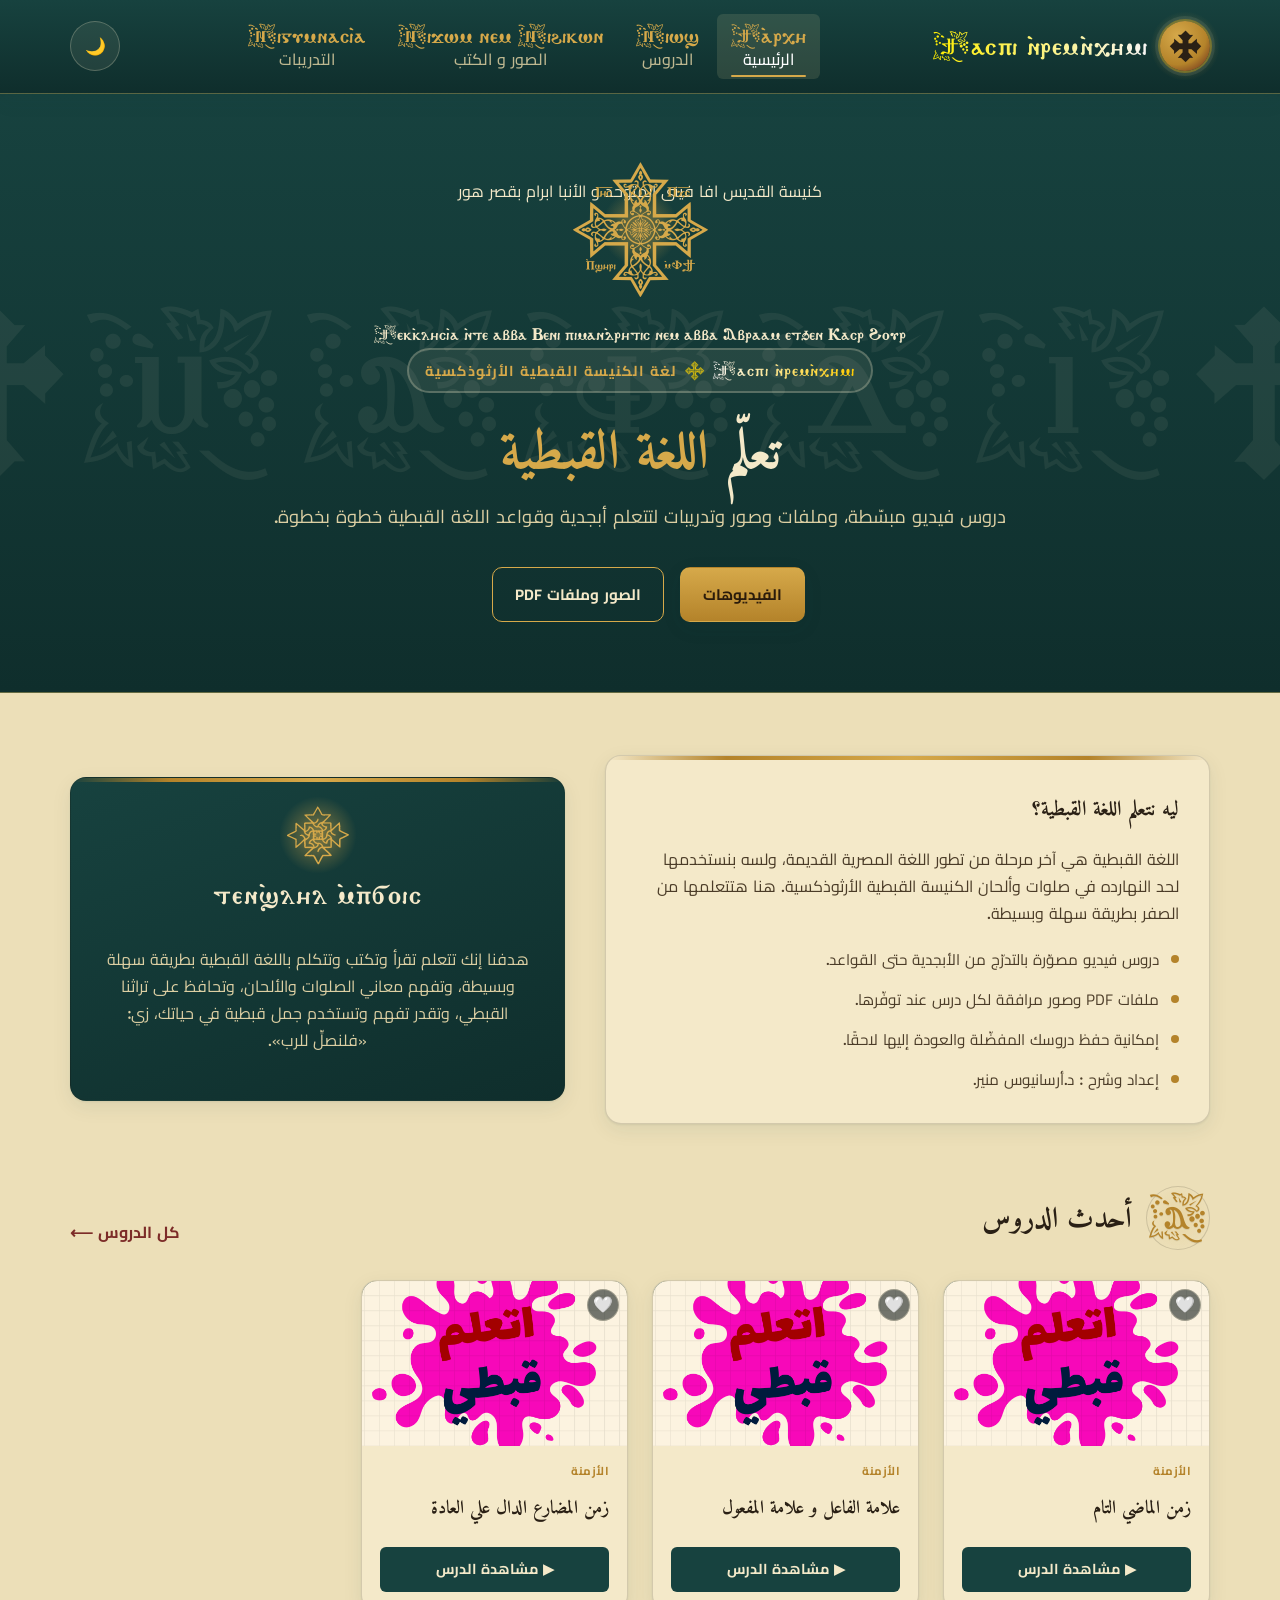
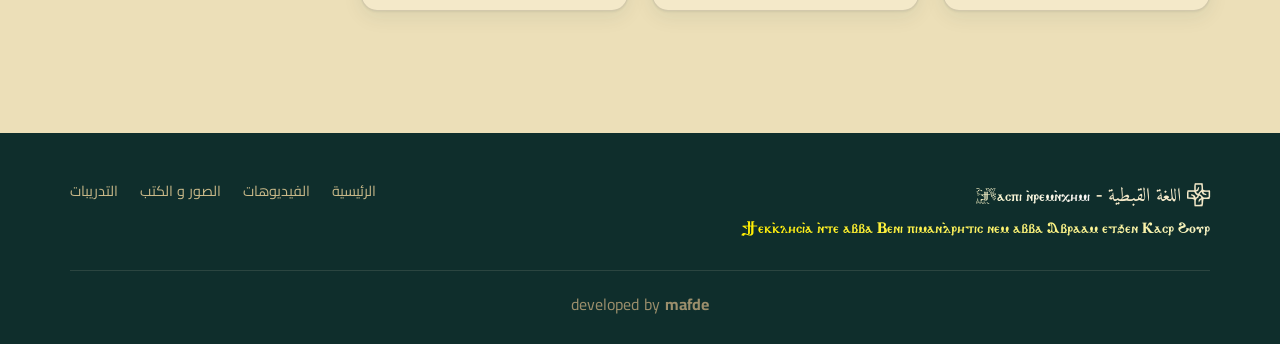
==== commit 08b17a9a: "Update index.html" ====
--- a/index.html
+++ b/index.html
@@ -34,7 +34,11 @@
 <section class="hero">
   <div class="hero-glyphs">ⳈⲘ̣ⲁ̣ⲫ̣Ⲇ̣Ⲓ̣Ⳉ</div>
   <div class="hero-inner">
+ <div class="names" >
+        <div class="name-arb">كنيسة القديس افا فينى المتوحد و الأنبا ابرام بقصر هور</div>
     <div class="hero-cross">⳩</div>
+    <div class="name-cop">Ϯ̣ⲉⲕⲕ̀ⲗⲏⲥⲓ̀ⲁ ⲛ̀ⲧⲉ ⲁⲃⲃⲁ Ⲃⲉⲛⲓ ⲡⲓⲙⲁⲛⲇ̀ⲣⲏⲧⲓⲥ ⲛⲉⲙ ⲁⲃⲃⲁ Ⲁⲃⲣⲁⲁⲙ ⲉⲧϧⲉⲛ Ⲕⲁⲥⲣ Ϩⲟⲩⲣ</div>
+</div>
     <span class="eyebrow"><span class="tag coptic-cap1">Ϯ̣ⲁⲥⲡⲓ ⲛ̀ⲣⲉⲙⲛ̀ⲭⲏⲙⲓ</span>  <span class="cross1"> ⳹ </span>لغة الكنيسة القبطية الأرثوذكسية</span>
     <h1>تعلّم <span>اللغة القبطية</span><br></h1>
     <p class="lead">دروس فيديو مبسّطة، وملفات وصور وتدريبات لتتعلم أبجدية وقواعد اللغة القبطية خطوة بخطوة.</p>
@@ -92,11 +96,13 @@
 <footer class="site-footer">
   <div class="container">
     <div class="footer-grid">
-      <div class="footer-brand">⁖ اللغة القبطية<br><span class="coptic-cap" style="font-size:.9rem; color:var(--gold-bright);">Ϯ̣ⲁⲥⲡⲓ ⲛ̀ⲣⲉⲙⲛ̀ⲭⲏⲙⲓ</span></div>
+         <div class="footer-brand">⁖ اللغة القبطية - <span class="coptic-cap" style="font-size:.9rem; color:var(--gold-bright);">Ϯ̣ⲁⲥⲡⲓ ⲛ̀ⲣⲉⲙⲛ̀ⲭⲏⲙⲓ <br> Ϯⲉⲕⲕ̀ⲗⲏⲥⲓ̀ⲁ ⲛ̀ⲧⲉ ⲁⲃⲃⲁ Ⲃⲉⲛⲓ ⲡⲓⲙⲁⲛⲇ̀ⲣⲏⲧⲓⲥ ⲛⲉⲙ ⲁⲃⲃⲁ Ⲁⲃⲣⲁⲁⲙ ⲉⲧϧⲉⲛ Ⲕⲁⲥⲣ Ϩⲟⲩⲣ</span></div>
       <nav class="footer-links">
         <a href="index.html">الرئيسية</a>
         <a href="videos.html">الفيديوهات</a>
-        <a href="resources.html">الصور وPDF</a>
+        <a href="resources.html">الصور و الكتب</a>
+                <a href="tamarin.html">التدريبات </a>
+
       </nav>
     </div>
     <div class="footer-note">developed by <strong>mafde</strong></div>
--- a/css/style.css
+++ b/css/style.css
@@ -1,6 +1,7 @@
 
 
 @import url('https://fonts.googleapis.com/css2?family=Amiri:wght@400;700&family=Cairo:wght@400;500;600;700;800&display=swap');
+
 
 
 
@@ -118,7 +119,7 @@
 .brand-mark .cross{ position:relative;  top:1px; }
 .brand-text{ font-size: 1.5rem; font-weight:700; letter-spacing:.3px; }
 .brand-text small{
-  display:block; font-family: var(--font-body); font-size:1.8rem; font-weight:300; 
+  display:block; font-family: var(--font-body); font-size:1.6rem; font-weight:300; 
   opacity:1; letter-spacing:.6px; color: var(--gold-bright);
 }
 
@@ -178,9 +179,9 @@
   border-bottom: 1px solid rgba(214,169,74,.4);
 }
 .hero-cross{
-  position:relative; width:46px; height:46px; margin: 0 auto 50px;
+  position:relative; width:46px; height:46px; margin: 0 auto 70px;
   display:flex; align-items:center; justify-content:center;
-  font-family: var(--font-display); font-size: 6rem; color: var(--gold-bright);
+  font-family: var(--font-display); font-size: 7rem; color: var(--gold-bright);
 }
 .hero-cross::before{
   content:""; position:absolute; inset:-16px; border-radius:50%;
@@ -199,7 +200,6 @@
   position:absolute; inset:0; z-index:0; overflow:hidden;
   font-family: var(--font-coptic);
   font-size: 9rem; font-weight:400; color: rgba(244,233,201,.07);
-  white-space:nowrap; 
   justify-content: center;  
   align-items: center; 
   display:flex; align-items:center;
@@ -214,8 +214,6 @@
   color: var(--gold-bright); background: rgba(244,233,201,.08);
   padding:7px 16px; border-radius: 999px; border:2px solid rgba(244,233,201,.25);
   margin-bottom: 22px;
-    white-space: nowrap;
-
 }
 
 .coptic-cap1{ font-family: var(--font-coptic); font-weight:400; 
@@ -490,6 +488,8 @@
 
 
 
+
+
 .exercise-list{ display:grid; gap:16px; margin-top: 26px; }
 
 .exercise-card{
@@ -511,13 +511,17 @@
 .exercise-go{ flex:none; font-weight:700; color: var(--gold); font-size:1.3rem; }
 
 
+
+
+
 /* ---------- استجابة الهاتف ---------- */
 @media (max-width: 860px){
 
 
 .eyebrow{
-  font-size:.7rem; 
-  transform: translateX(6px);
+  font-size:.8rem;
+    transform: translateX(5px);
+ 
 }
 
 .coptic-cap1{ 
@@ -525,7 +529,7 @@
 }
 
   .brand-text small{
-  display:block; font-family: var(--font-body); font-size:1.3rem; font-weight:300; 
+  display:block; font-family: var(--font-body); font-size:1.5rem; font-weight:300; 
   opacity:1; letter-spacing:.6px; color: var(--gold-bright);
 }
   .about-grid{ grid-template-columns: 1fr; }
@@ -552,13 +556,12 @@
   .main-nav a{
     padding:12px 14px; flex-direction:row; justify-content:flex-start; gap:8px;
   }
-  .main-nav a .nav-cop{ font-size:1.2rem; }
-  .main-nav a .nav-ar{ font-size:1rem; opacity:.9; }
+  .main-nav a .nav-cop{ font-size:1.1rem; }
+  .main-nav a .nav-ar{ font-size:.9rem; opacity:.9; }
   .hero{ padding: 60px 16px 50px; }
   .hero-glyphs{ font-size:6rem; }
   .lesson-pager{ flex-direction:column; }
   .pager-btn.next{ justify-content:flex-start; text-align:right; }
-}
 .gallery-grid{
     display:grid;
     grid-template-columns:repeat(auto-fill,minmax(180px,1fr));
@@ -584,8 +587,128 @@
     font-weight:700;
 }
 
-
-
+}
+
+
+@media (max-width: 480px){
+  .nav-wrap{ padding: 14px 16px; gap: 12px; }
+
+.brand-mark{
+    width:47px;
+    height:47px;
+    font-size:23px;
+  }
+
+  .brand-text{
+    font-size:1.3rem;
+  }
+
+  .icon-btn{
+    width:46px;
+    height:46px;
+    font-size:1rem;
+  }
+
+  .nav-toggle{
+    width:46px;
+    height:46px;
+  }
+
+  .header-actions{
+    gap:8px;
+  }
+
+  .hero{
+    padding:60px 18px 50px;
+  }
+
+ .hero-cross{
+    font-size:6rem;
+    margin-bottom:50px;
+  }
+
+  .hero-glyphs{
+    font-size:5.5rem;
+    letter-spacing:12px;
+  }
+
+  .hero h1{
+    font-size:1.9rem;
+  }
+
+  .hero p.lead{
+    font-size:1.1rem;
+  }
+
+  .eyebrow{
+    font-size:1rem;
+    padding:7px 14px;
+  }
+
+.coptic-cap1{ 
+      font-size:1.2rem;
+}
+
+ .main-nav a .nav-cop{ font-size:1rem; }
+  .main-nav a .nav-ar{ font-size:.8rem;  }
+  
+  .section{
+    padding:50px 0;
+  }
+
+  .illum-letter{
+    width:56px;
+    height:56px;
+    font-size:2.2rem;
+  }
+
+  .illum-title h2{
+    font-size:1.6rem;
+  }
+
+  .card-grid{
+    grid-template-columns:repeat(auto-fill,minmax(180px,1fr));
+    gap:18px;
+  }
+
+  .about-card{
+    padding:28px 20px;
+  }
+
+  .res-tabs{
+    gap:8px;
+  }
+
+  .res-tab{
+    padding:10px 16px;
+    font-size:.95rem;
+  }
+
+  .exercise-card{
+    padding:18px;
+    gap:14px;
+  }
+
+  .exercise-num{
+    width:42px;
+    height:42px;
+    font-size:1rem;
+  }
+
+  .lightbox-close{
+    left:16px;
+    top:16px;
+  }
+
+  .lightbox-dl{
+    left:68px;
+    top:16px;
+  }
+
+  .book-grid{
+    grid-template-columns:repeat(auto-fill,minmax(180px,1fr));
+  }
+}
 
 
                 /*--------------------------- scroll_up  ----------------------- */
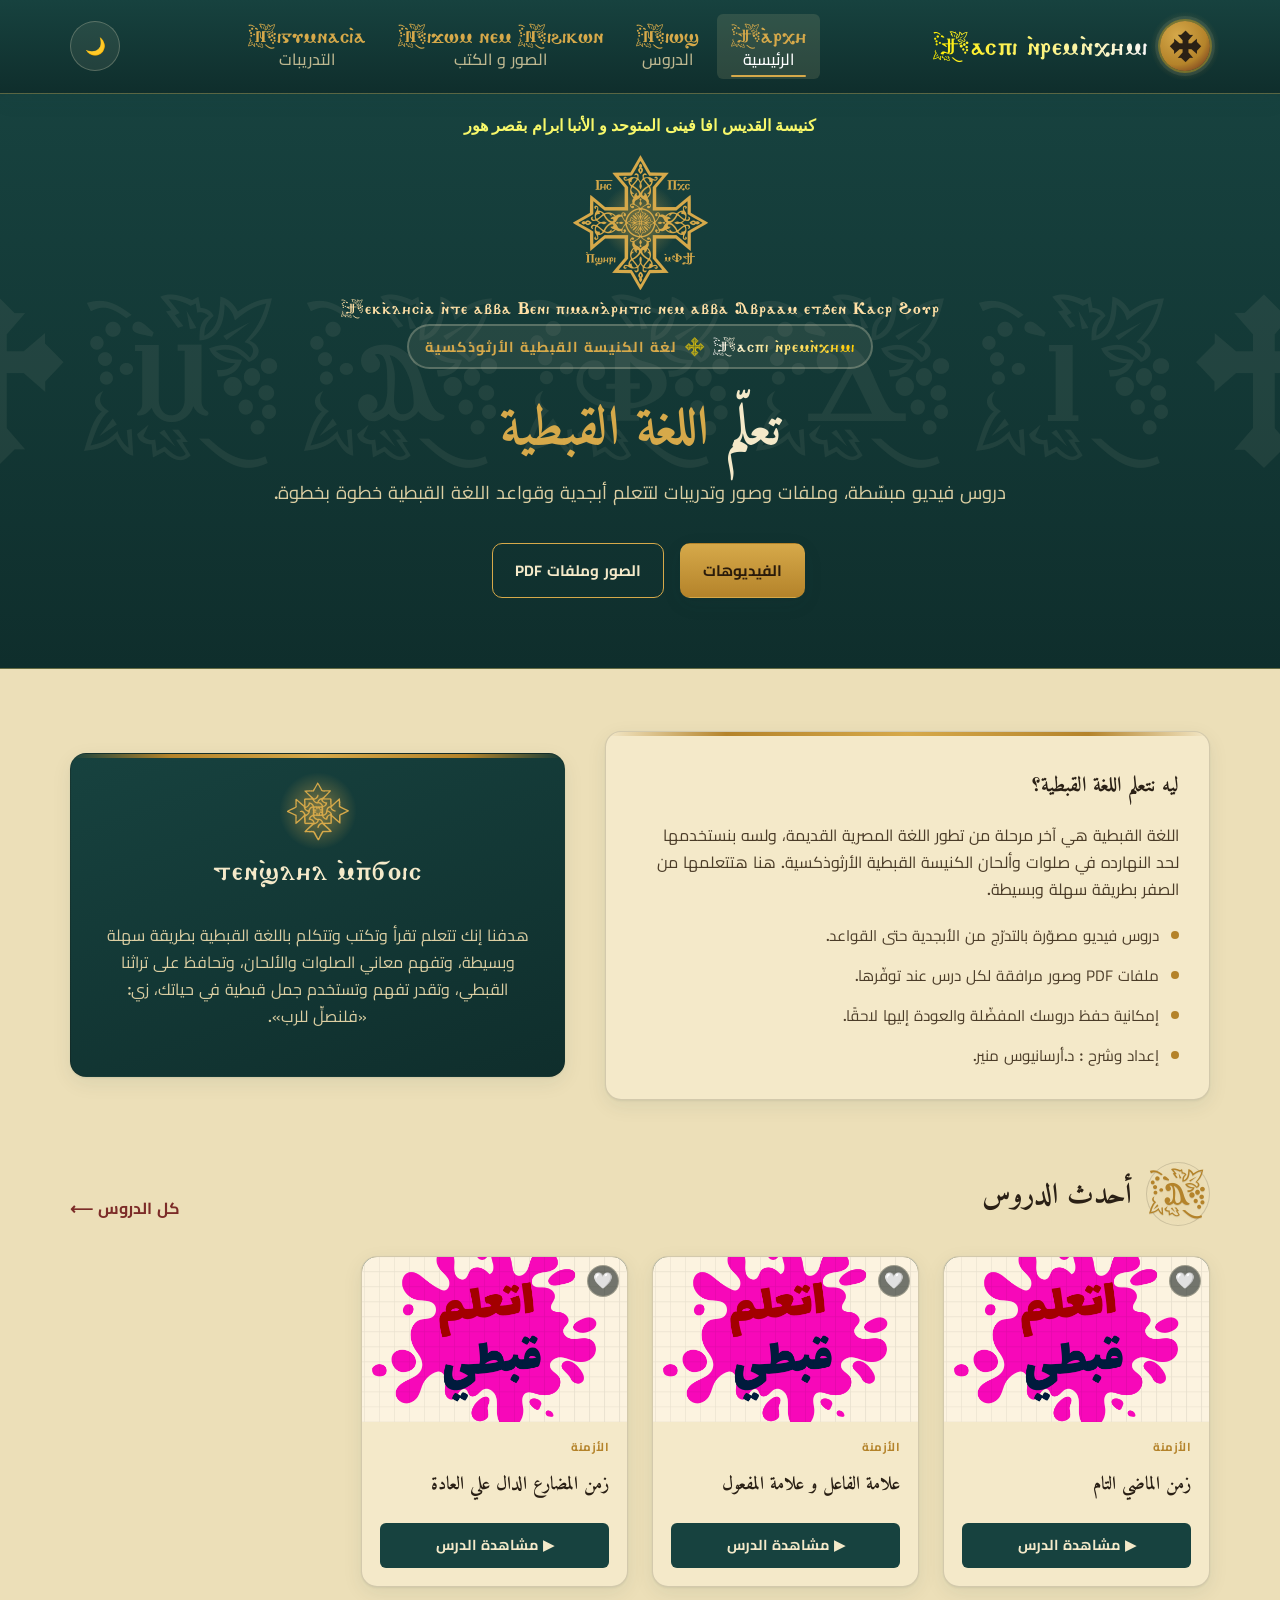
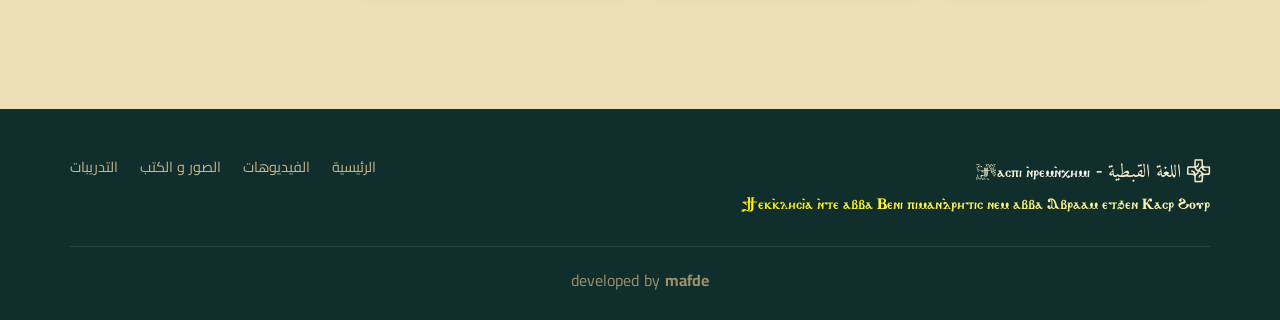
==== commit b154406b: "Update index.html" ====
--- a/index.html
+++ b/index.html
@@ -9,6 +9,7 @@
 <link rel="stylesheet" href="css/style.css">
 </head>
 
+  
 <body data-page="home">
 
 
--- a/css/style.css
+++ b/css/style.css
@@ -1,9 +1,5 @@
-
 
 @import url('https://fonts.googleapis.com/css2?family=Amiri:wght@400;700&family=Cairo:wght@400;500;600;700;800&display=swap');
-
-
-
 
 @font-face{
   font-family: 'CS Ava Veni';
@@ -14,6 +10,7 @@
   font-style: normal;
   font-display: swap;
 }
+
 
 :root{
   --papyrus:        #ECDFB8;
@@ -172,14 +169,14 @@
 /* ---------- هيرو الصفحة الرئيسية ---------- */
 .hero{
   position:relative; overflow:hidden;
-  padding: 84px 20px 70px;
+  padding: 20px 20px 70px;
   text-align:center;
   background: linear-gradient(180deg, var(--nile) 0%, var(--nile-2) 100%);
   color:#F4E9C9;
   border-bottom: 1px solid rgba(214,169,74,.4);
 }
 .hero-cross{
-  position:relative; width:46px; height:46px; margin: 0 auto 70px;
+  position:relative; width:46px; height:46px; margin: 0 auto 50px;
   display:flex; align-items:center; justify-content:center;
   font-family: var(--font-display); font-size: 7rem; color: var(--gold-bright);
 }
@@ -519,9 +516,7 @@
 
 
 .eyebrow{
-  font-size:.8rem;
-    transform: translateX(5px);
- 
+  font-size:.8rem; 
 }
 
 .coptic-cap1{ 
@@ -560,7 +555,7 @@
   .main-nav a .nav-ar{ font-size:.9rem; opacity:.9; }
   .hero{ padding: 60px 16px 50px; }
   .hero-glyphs{ font-size:6rem; }
-  .lesson-pager{ flex-direction:column; }
+  .lesson-pager{ flex-direction:row; }
   .pager-btn.next{ justify-content:flex-start; text-align:right; }
 .gallery-grid{
     display:grid;
@@ -587,13 +582,15 @@
     font-weight:700;
 }
 
+.names{
+    display: flex;}
 }
 
 
 @media (max-width: 480px){
   .nav-wrap{ padding: 14px 16px; gap: 12px; }
 
-.brand-mark{
+  .brand-mark{
     width:47px;
     height:47px;
     font-size:23px;
@@ -622,8 +619,8 @@
     padding:60px 18px 50px;
   }
 
- .hero-cross{
-    font-size:6rem;
+  .hero-cross{
+    font-size:5rem;
     margin-bottom:50px;
   }
 
@@ -644,14 +641,16 @@
     font-size:1rem;
     padding:7px 14px;
   }
-
 .coptic-cap1{ 
-      font-size:1.2rem;
-}
+      font-size:1rem;
+
+}
+
 
  .main-nav a .nav-cop{ font-size:1rem; }
   .main-nav a .nav-ar{ font-size:.8rem;  }
-  
+
+
   .section{
     padding:50px 0;
   }
@@ -708,8 +707,9 @@
   .book-grid{
     grid-template-columns:repeat(auto-fill,minmax(180px,1fr));
   }
-}
-
+
+  
+}
 
                 /*--------------------------- scroll_up  ----------------------- */
 .scroll_up{
@@ -753,3 +753,29 @@
     border-radius: 20px;
 }
 
+
+.names{
+    display: flex;
+    flex-direction: column;
+    flex-wrap: wrap;
+    
+}
+.name-arb{
+  margin-bottom: 60px;
+font-family: "El Messiri", sans-serif;
+    font-size:  1rem;
+    font-weight: 700;
+    color: #f8f86a;
+    line-height: 1.5;
+}
+
+
+
+.name-cop{
+    font-family: var(--font-coptic);
+    font-size:  1rem;
+    color: #ffe0a6;
+    line-height: 1.9;
+    letter-spacing: 1px;
+
+}
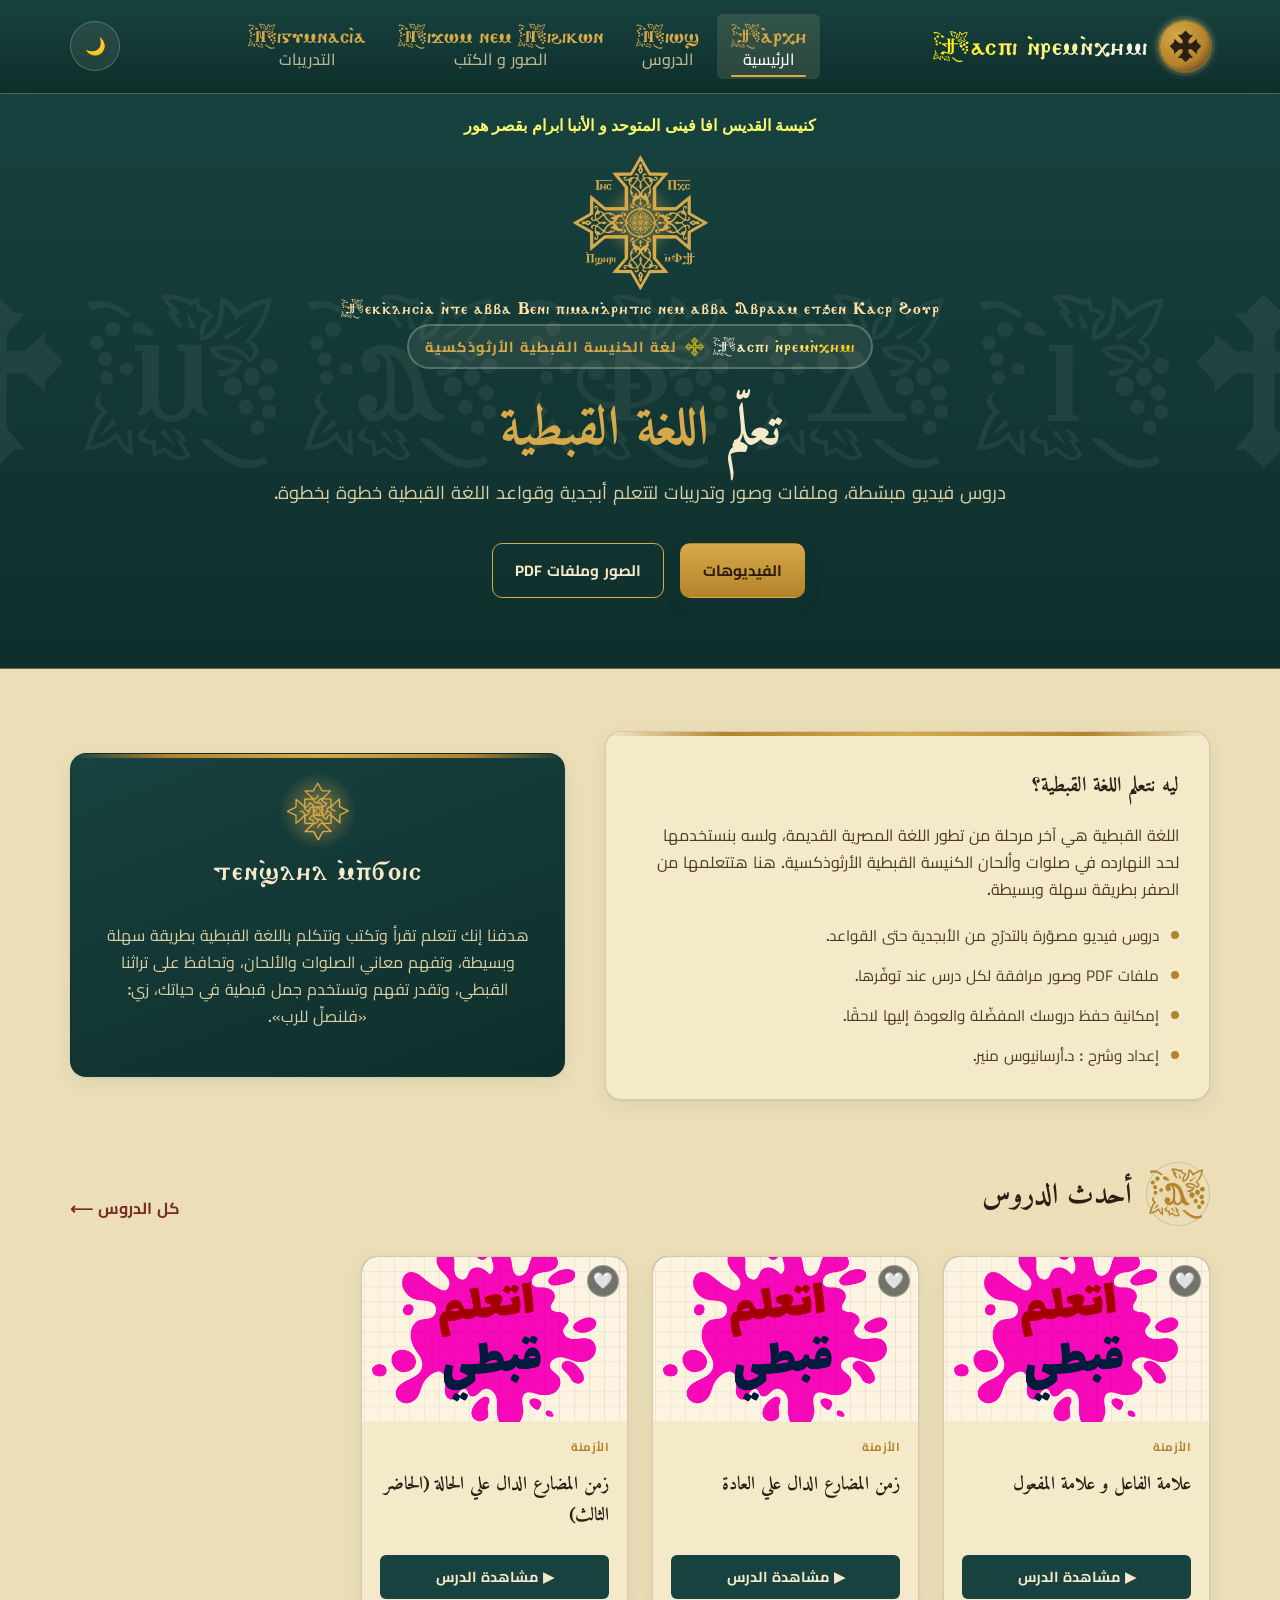
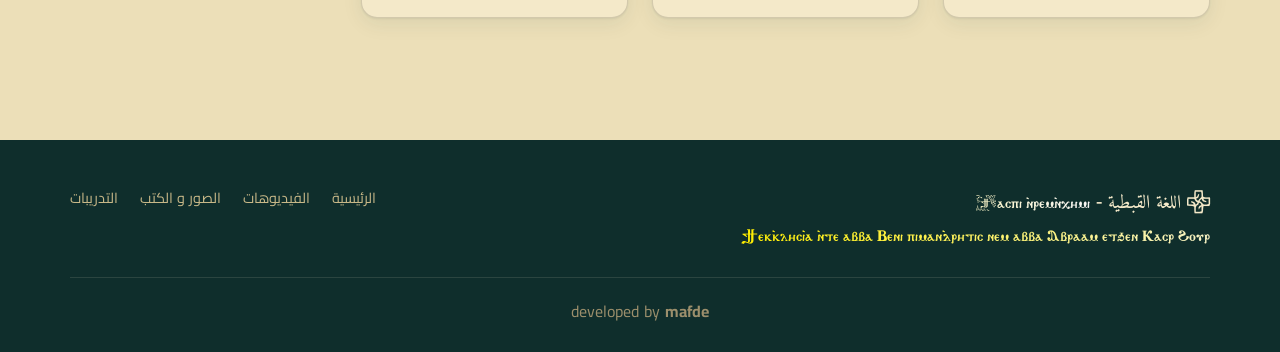
==== commit 936dd92e: "Update index.html" ====
--- a/index.html
+++ b/index.html
@@ -9,6 +9,7 @@
 <link rel="stylesheet" href="css/style.css">
 </head>
 
+  
   
 <body data-page="home">
 
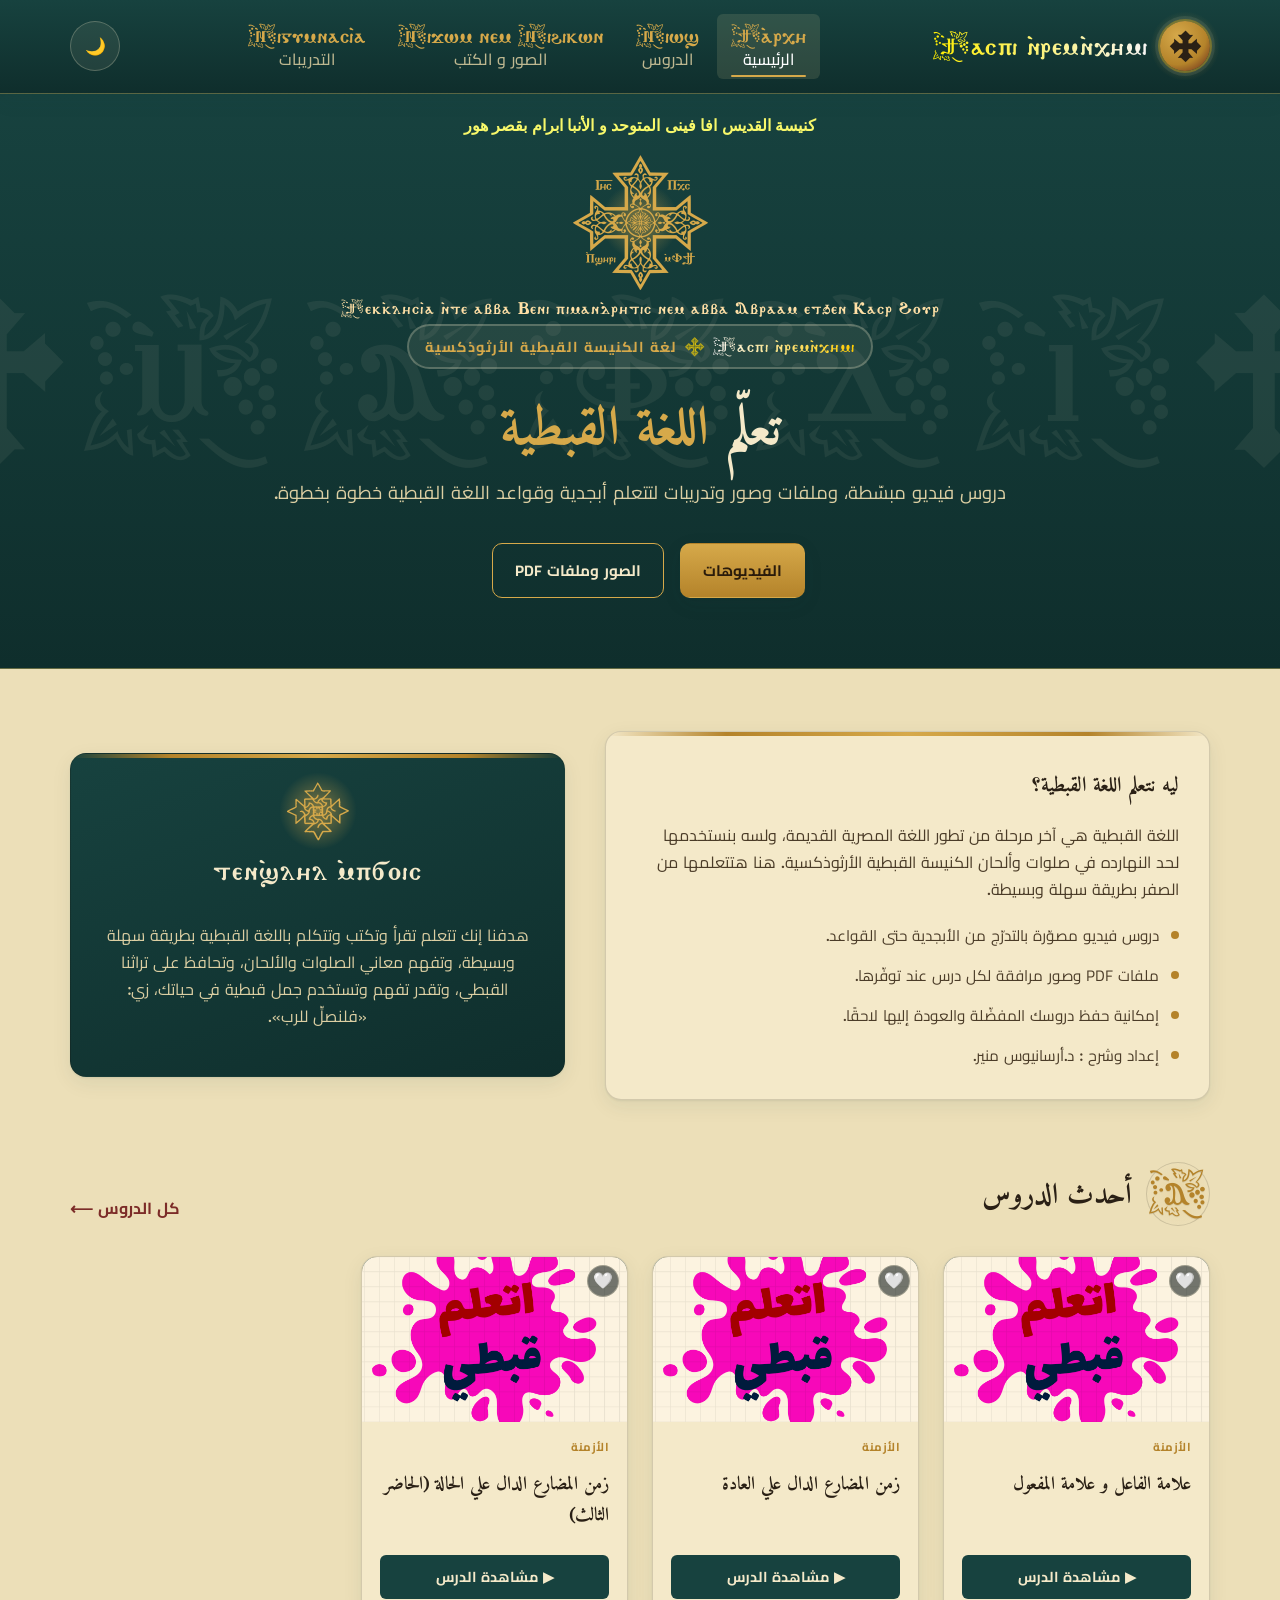
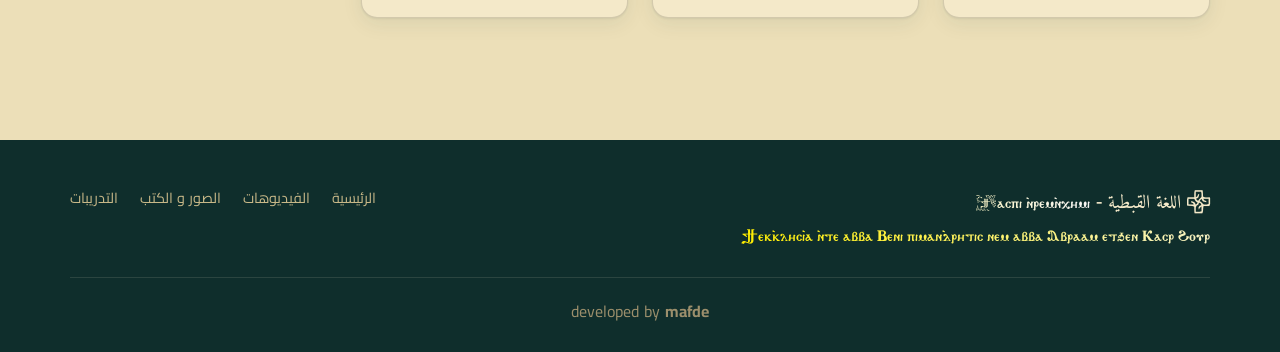
==== commit 94775758: "Add files via upload" ====
--- a/index.html
+++ b/index.html
@@ -9,8 +9,6 @@
 <link rel="stylesheet" href="css/style.css">
 </head>
 
-  
-  
 <body data-page="home">
 
 
@@ -36,11 +34,13 @@
 <section class="hero">
   <div class="hero-glyphs">ⳈⲘ̣ⲁ̣ⲫ̣Ⲇ̣Ⲓ̣Ⳉ</div>
   <div class="hero-inner">
- <div class="names" >
+
+    <div class="names" >
         <div class="name-arb">كنيسة القديس افا فينى المتوحد و الأنبا ابرام بقصر هور</div>
     <div class="hero-cross">⳩</div>
     <div class="name-cop">Ϯ̣ⲉⲕⲕ̀ⲗⲏⲥⲓ̀ⲁ ⲛ̀ⲧⲉ ⲁⲃⲃⲁ Ⲃⲉⲛⲓ ⲡⲓⲙⲁⲛⲇ̀ⲣⲏⲧⲓⲥ ⲛⲉⲙ ⲁⲃⲃⲁ Ⲁⲃⲣⲁⲁⲙ ⲉⲧϧⲉⲛ Ⲕⲁⲥⲣ Ϩⲟⲩⲣ</div>
 </div>
+
     <span class="eyebrow"><span class="tag coptic-cap1">Ϯ̣ⲁⲥⲡⲓ ⲛ̀ⲣⲉⲙⲛ̀ⲭⲏⲙⲓ</span>  <span class="cross1"> ⳹ </span>لغة الكنيسة القبطية الأرثوذكسية</span>
     <h1>تعلّم <span>اللغة القبطية</span><br></h1>
     <p class="lead">دروس فيديو مبسّطة، وملفات وصور وتدريبات لتتعلم أبجدية وقواعد اللغة القبطية خطوة بخطوة.</p>
@@ -68,7 +68,7 @@
         </div>
         <div class="about-card" style="background:linear-gradient(160deg, var(--nile), var(--nile-2)); color:#F4E9C9; text-align:center;">
           <div class="hero-cross1" style="margin-bottom:14px">⳾</div>
-          <h3 style="color:#F4E9C9; font-family:var(--font-coptic); font-size:1.7rem; font-weight:400; letter-spacing:1px;">ⲧⲉⲛϣ̀ⲗⲏⲗ ⲙ̀ⲡ̀ϭⲟⲓⲥ</h3>
+          <h3 style="color:#F4E9C9; font-family:var(--font-coptic); font-size:1.7rem; font-weight:400; letter-spacing:1px;">ⲧⲉⲛϣ̀ⲗⲏⲗ ⲙ̀ⲡϭⲟⲓⲥ</h3>
 <p style="color:#DCCFA3">
   هدفنا إنك تتعلم تقرأ وتكتب وتتكلم باللغة القبطية بطريقة سهلة وبسيطة، وتفهم معاني الصلوات والألحان، وتحافظ على تراثنا القبطي، وتقدر تفهم وتستخدم جمل قبطية في حياتك، زي: «فلنصلِّ للرب».
 </p>
@@ -98,7 +98,7 @@
 <footer class="site-footer">
   <div class="container">
     <div class="footer-grid">
-         <div class="footer-brand">⁖ اللغة القبطية - <span class="coptic-cap" style="font-size:.9rem; color:var(--gold-bright);">Ϯ̣ⲁⲥⲡⲓ ⲛ̀ⲣⲉⲙⲛ̀ⲭⲏⲙⲓ <br> Ϯⲉⲕⲕ̀ⲗⲏⲥⲓ̀ⲁ ⲛ̀ⲧⲉ ⲁⲃⲃⲁ Ⲃⲉⲛⲓ ⲡⲓⲙⲁⲛⲇ̀ⲣⲏⲧⲓⲥ ⲛⲉⲙ ⲁⲃⲃⲁ Ⲁⲃⲣⲁⲁⲙ ⲉⲧϧⲉⲛ Ⲕⲁⲥⲣ Ϩⲟⲩⲣ</span></div>
+      <div class="footer-brand">⁖ اللغة القبطية - <span class="coptic-cap" style="font-size:.9rem; color:var(--gold-bright);">Ϯ̣ⲁⲥⲡⲓ ⲛ̀ⲣⲉⲙⲛ̀ⲭⲏⲙⲓ <br> Ϯⲉⲕⲕ̀ⲗⲏⲥⲓ̀ⲁ ⲛ̀ⲧⲉ ⲁⲃⲃⲁ Ⲃⲉⲛⲓ ⲡⲓⲙⲁⲛⲇ̀ⲣⲏⲧⲓⲥ ⲛⲉⲙ ⲁⲃⲃⲁ Ⲁⲃⲣⲁⲁⲙ ⲉⲧϧⲉⲛ Ⲕⲁⲥⲣ Ϩⲟⲩⲣ</span></div>
       <nav class="footer-links">
         <a href="index.html">الرئيسية</a>
         <a href="videos.html">الفيديوهات</a>
@@ -116,4 +116,4 @@
 <script src="js/function.js"></script>
 <script src="js/videos.js"></script>
 </body>
-</html>
+</html>
--- a/css/style.css
+++ b/css/style.css
@@ -1,5 +1,9 @@
+
 
 @import url('https://fonts.googleapis.com/css2?family=Amiri:wght@400;700&family=Cairo:wght@400;500;600;700;800&display=swap');
+
+
+
 
 @font-face{
   font-family: 'CS Ava Veni';
@@ -10,7 +14,6 @@
   font-style: normal;
   font-display: swap;
 }
-
 
 :root{
   --papyrus:        #ECDFB8;
@@ -582,8 +585,6 @@
     font-weight:700;
 }
 
-.names{
-    display: flex;}
 }
 
 
@@ -779,3 +780,6 @@
     letter-spacing: 1px;
 
 }
+
+
+
